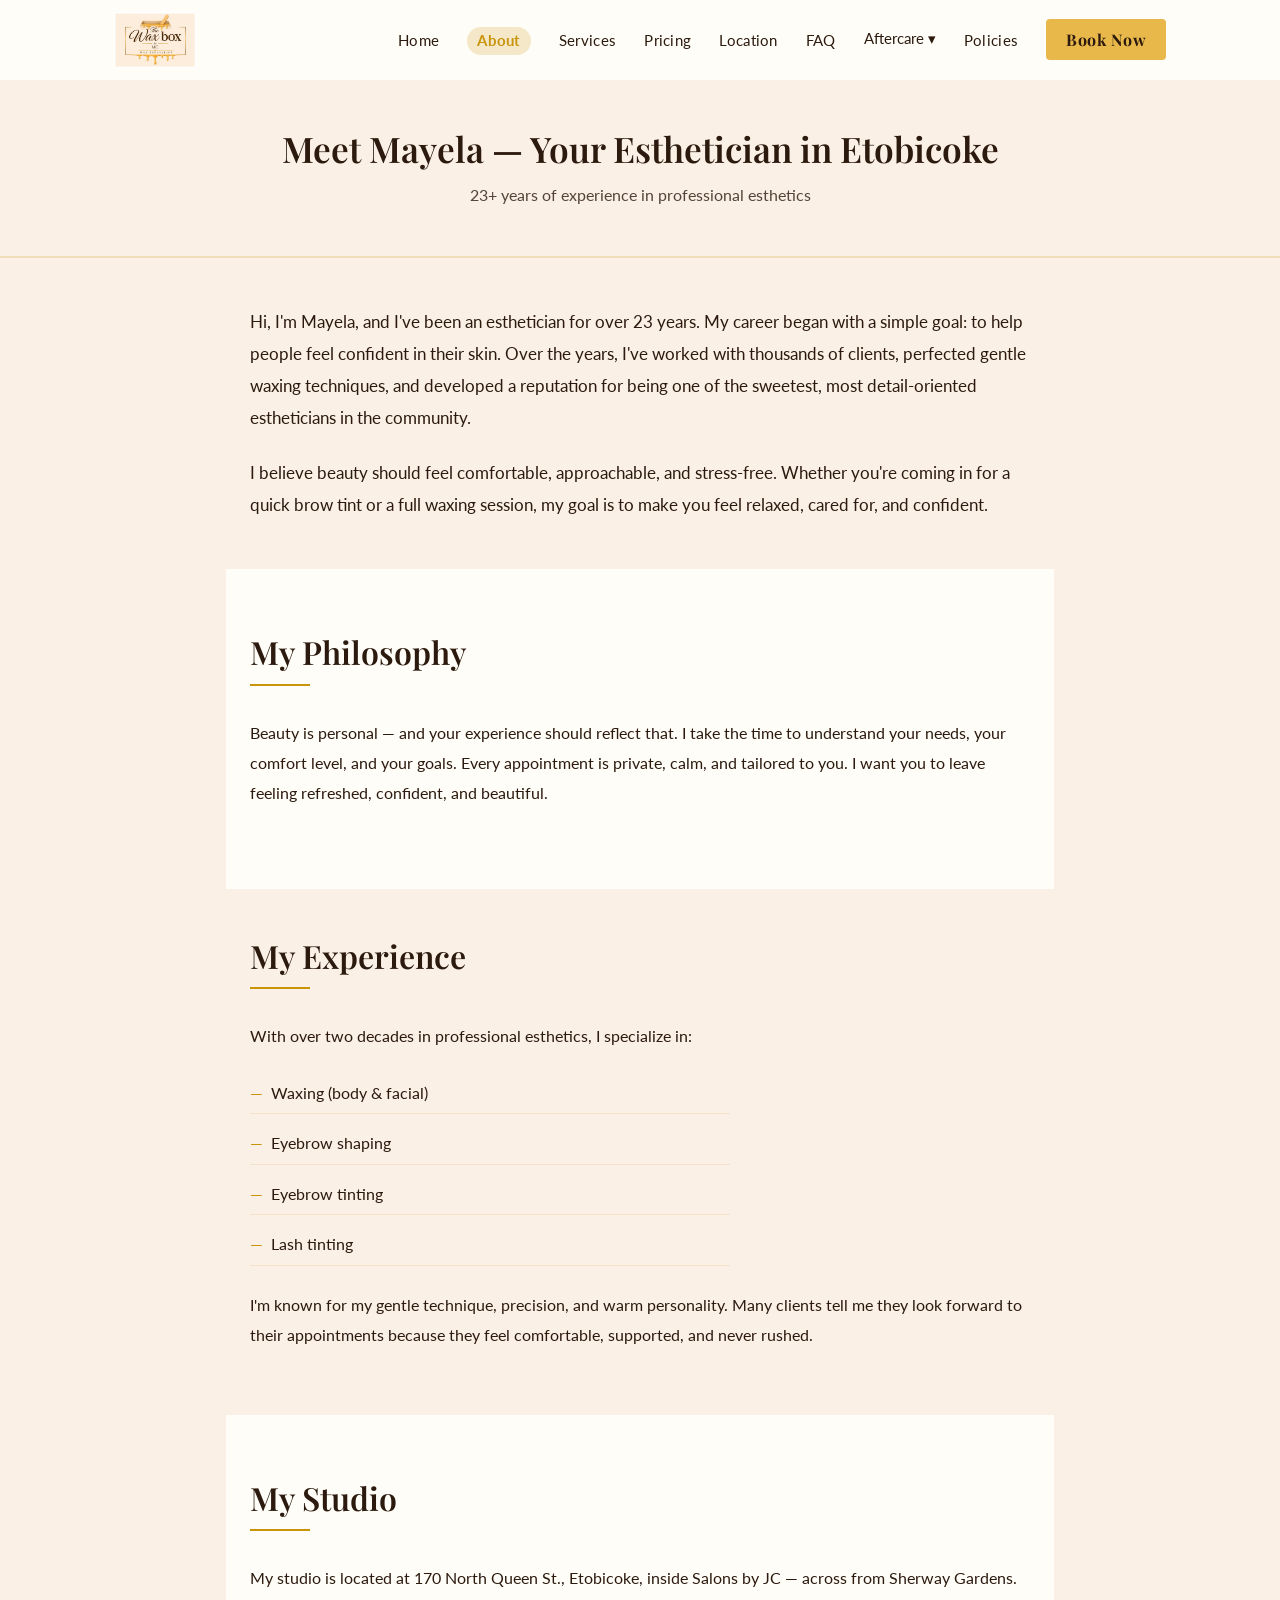
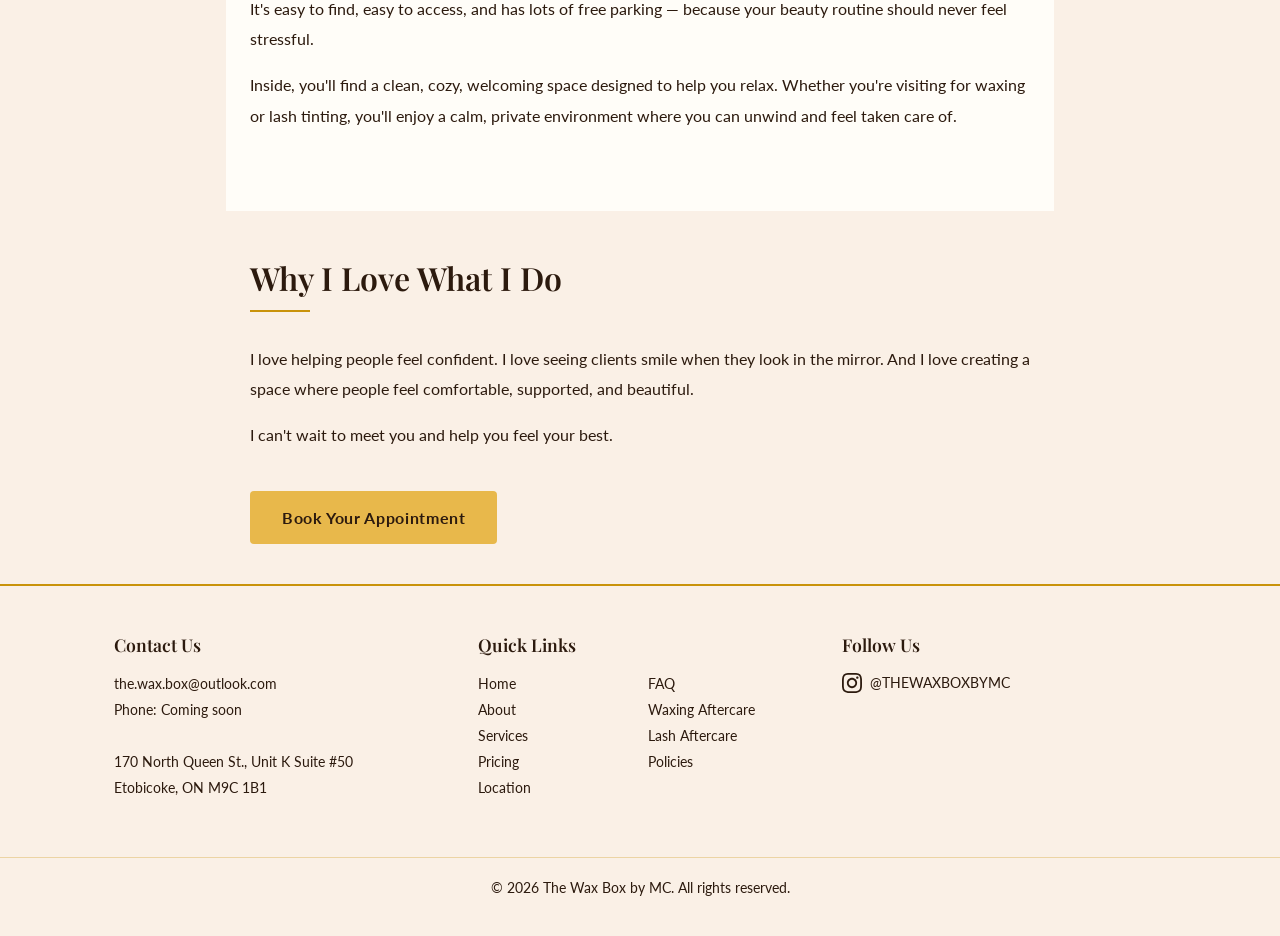
==== about.html @ 38488dd9 "Add favicon, OG tags, and clean up gitignore" ====
<!doctype html>
<html lang="en">
  <head>
    <meta charset="UTF-8" />
    <meta name="viewport" content="width=device-width, initial-scale=1.0" />
    <title>Meet Mayela | The Wax Box by MC — Etobicoke Esthetician</title>
    <meta
      name="description"
      content="Meet Mayela, your trusted esthetician with 23+ years of experience in Etobicoke. Expert waxing, brow shaping, and lash tinting at 170 North Queen St."
    />
    <link rel="preconnect" href="https://fonts.googleapis.com" />
    <link rel="preconnect" href="https://fonts.gstatic.com" crossorigin />
    <link
      href="https://fonts.googleapis.com/css2?family=Great+Vibes&family=Lato:wght@300;400;700&family=Playfair+Display:ital,wght@0,400;0,600;0,700;1,400&display=swap"
      rel="stylesheet"
    />
    <link rel="stylesheet" href="css/base.css" />
    <link rel="stylesheet" href="css/layout.css" />
    <link rel="stylesheet" href="css/components.css" />
      <meta property="og:type" content="website">
    <meta property="og:url" content="https://vinnyab28.github.io/waxbox/about.html">
    <meta property="og:title" content="Meet Mayela | The Wax Box by MC Etobicoke">
    <meta property="og:description" content="23+ years of esthetics experience. Meet Mayela, your trusted wax specialist at 170 North Queen St., Etobicoke.">
    <meta property="og:image" content="https://vinnyab28.github.io/waxbox/images/og-image.jpg">
    <meta property="og:image:width" content="1200">
    <meta property="og:image:height" content="630">
    <meta name="twitter:card" content="summary_large_image">
    <meta name="twitter:title" content="Meet Mayela | The Wax Box by MC Etobicoke">
    <meta name="twitter:description" content="23+ years of esthetics experience. Meet Mayela, your trusted wax specialist at 170 North Queen St., Etobicoke.">
    <meta name="twitter:image" content="https://vinnyab28.github.io/waxbox/images/og-image.jpg">
</head>
  <body>
    <div id="nav-placeholder"></div>

    <main>
      <section class="page-hero">
        <h1>Meet Mayela — Your Esthetician in Etobicoke</h1>
        <p>23+ years of experience in professional esthetics</p>
      </section>

      <section class="page-wrapper">
        <p
          style="
            font-family: var(--font-body);
            font-size: 1.05rem;
            line-height: 1.9;
            color: var(--chocolate);
            max-width: 780px;
            margin: 0 auto;
          "
        >
          Hi, I'm Mayela, and I've been an esthetician for over 23 years. My
          career began with a simple goal: to help people feel confident in
          their skin. Over the years, I've worked with thousands of clients,
          perfected gentle waxing techniques, and developed a reputation for
          being one of the sweetest, most detail-oriented estheticians in the
          community.
        </p>
        <p
          style="
            font-family: var(--font-body);
            font-size: 1.05rem;
            line-height: 1.9;
            color: var(--chocolate);
            max-width: 780px;
            margin: 24px auto 0;
          "
        >
          I believe beauty should feel comfortable, approachable, and
          stress-free. Whether you're coming in for a quick brow tint or a full
          waxing session, my goal is to make you feel relaxed, cared for, and
          confident.
        </p>
      </section>

      <section
        class="page-wrapper"
        style="background: var(--warm-white); padding: 64px 24px"
      >
        <div style="max-width: 780px; margin: 0 auto">
          <h2 class="section-title" style="text-align: left">My Philosophy</h2>
          <span class="gold-divider" style="margin-left: 0"></span>
          <p
            style="
              font-family: var(--font-body);
              font-size: 1rem;
              line-height: 1.9;
              color: var(--chocolate);
            "
          >
            Beauty is personal — and your experience should reflect that. I take
            the time to understand your needs, your comfort level, and your
            goals. Every appointment is private, calm, and tailored to you. I
            want you to leave feeling refreshed, confident, and beautiful.
          </p>
        </div>
      </section>

      <section class="page-wrapper">
        <div style="max-width: 780px; margin: 0 auto">
          <h2 class="section-title" style="text-align: left">My Experience</h2>
          <span class="gold-divider" style="margin-left: 0"></span>
          <p
            style="
              font-family: var(--font-body);
              font-size: 1rem;
              line-height: 1.9;
              color: var(--chocolate);
              margin-bottom: 20px;
            "
          >
            With over two decades in professional esthetics, I specialize in:
          </p>
          <ul
            class="service-list"
            style="grid-template-columns: 1fr; max-width: 480px"
          >
            <li>Waxing (body &amp; facial)</li>
            <li>Eyebrow shaping</li>
            <li>Eyebrow tinting</li>
            <li>Lash tinting</li>
          </ul>
          <p
            style="
              font-family: var(--font-body);
              font-size: 1rem;
              line-height: 1.9;
              color: var(--chocolate);
              margin-top: 24px;
            "
          >
            I'm known for my gentle technique, precision, and warm personality.
            Many clients tell me they look forward to their appointments because
            they feel comfortable, supported, and never rushed.
          </p>
        </div>
      </section>

      <section
        class="page-wrapper"
        style="background: var(--warm-white); padding: 64px 24px"
      >
        <div style="max-width: 780px; margin: 0 auto">
          <h2 class="section-title" style="text-align: left">My Studio</h2>
          <span class="gold-divider" style="margin-left: 0"></span>
          <p
            style="
              font-family: var(--font-body);
              font-size: 1rem;
              line-height: 1.9;
              color: var(--chocolate);
            "
          >
            My studio is located at 170 North Queen St., Etobicoke, inside
            Salons by JC — across from Sherway Gardens. It's easy to find, easy
            to access, and has lots of free parking — because your beauty
            routine should never feel stressful.
          </p>
          <p
            style="
              font-family: var(--font-body);
              font-size: 1rem;
              line-height: 1.9;
              color: var(--chocolate);
              margin-top: 16px;
            "
          >
            Inside, you'll find a clean, cozy, welcoming space designed to help
            you relax. Whether you're visiting for waxing or lash tinting,
            you'll enjoy a calm, private environment where you can unwind and
            feel taken care of.
          </p>
        </div>
      </section>

      <section class="page-wrapper">
        <div style="max-width: 780px; margin: 0 auto">
          <h2 class="section-title" style="text-align: left">
            Why I Love What I Do
          </h2>
          <span class="gold-divider" style="margin-left: 0"></span>
          <p
            style="
              font-family: var(--font-body);
              font-size: 1rem;
              line-height: 1.9;
              color: var(--chocolate);
            "
          >
            I love helping people feel confident. I love seeing clients smile
            when they look in the mirror. And I love creating a space where
            people feel comfortable, supported, and beautiful.
          </p>
          <p
            style="
              font-family: var(--font-body);
              font-size: 1rem;
              line-height: 1.9;
              color: var(--chocolate);
              margin-top: 16px;
            "
          >
            I can't wait to meet you and help you feel your best.
          </p>
          <div style="margin: 40px 0">
            <a
              href="https://www.fresha.com/book-now/the-wax-room-ndhjrqek/all-offer?share=true&pId=2995913"
              class="btn-primary"
              target="_blank"
              rel="noopener noreferrer"
              >Book Your Appointment</a
            >
          </div>
        </div>
      </section>
    </main>

    <div id="footer-placeholder"></div>

    <script src="js/components.js"></script>
    <script src="js/main.js"></script>
  </body>
</html>
---- css/base.css ----
/* ============================================
   The Wax Box by MC — Base Styles
   Reset, CSS Custom Properties, Typography
   ============================================ */

/* ---- CSS Reset ---- */
*, *::before, *::after {
    box-sizing: border-box;
}

* {
    margin: 0;
    padding: 0;
}

html {
    -webkit-font-smoothing: antialiased;
    -moz-osx-font-smoothing: grayscale;
}

body {
    line-height: 1.6;
}

img, picture, video, canvas, svg {
    display: block;
    max-width: 100%;
    height: auto;
}

input, button, textarea, select {
    font: inherit;
}

p, h1, h2, h3, h4, h5, h6 {
    overflow-wrap: break-word;
}

/* ---- CSS Custom Properties (Design Tokens) ---- */
:root {
    /* Color Palette */
    --cream: #FAF0E6;
    --gold: #C9930A;
    --gold-light: #E8B84B;
    --chocolate: #2C1A0E;
    --rose-blush: #F2C4C4;
    --warm-white: #FFFDF8;

    /* Transparent Color Variants */
    --gold-10: rgba(201, 147, 10, 0.1);
    --gold-15: rgba(201, 147, 10, 0.15);
    --gold-20: rgba(201, 147, 10, 0.2);
    --gold-25: rgba(201, 147, 10, 0.25);
    --gold-30: rgba(201, 147, 10, 0.3);
    --chocolate-10: rgba(44, 26, 14, 0.1);
    --black-10: rgba(0, 0, 0, 0.1);

    --chocolate-12: rgba(44, 26, 14, 0.12);
    
    /* Typography */
    --font-display: 'Playfair Display', serif;
    --font-script: 'Great Vibes', cursive;
    --font-body: 'Lato', sans-serif;
    
    /* Layout */
    --max-width: 1100px;
    --nav-height: 80px;
}

/* ---- Base Typography ---- */
html {
    font-size: 16px;
}

body {
    font-family: var(--font-body);
    color: var(--chocolate);
    background-color: var(--cream);
    line-height: 1.6;
}

h1, h2, h3 {
    font-family: var(--font-display);
    font-weight: 600;
    line-height: 1.2;
    margin-bottom: 1rem;
}

h1 {
    font-size: 2.5rem;
}

h2 {
    font-size: 2rem;
}

h3 {
    font-size: 1.5rem;
}

p {
    margin-bottom: 1rem;
}

/* ---- Links ---- */
a {
    color: var(--chocolate);
    text-decoration: none;
    transition: color 0.3s ease;
}

a:hover {
    color: var(--gold);
}

/* ---- Images ---- */
img {
    max-width: 100%;
    height: auto;
}

/* ---- Focus Styles (Keyboard Navigation) ---- */
a:focus,
button:focus,
input:focus,
textarea:focus,
select:focus {
    outline: 2px solid var(--gold);
    outline-offset: 2px;
}

a:focus:not(:focus-visible) {
    outline: none;
}

a:focus-visible,
button:focus-visible {
    outline: 2px solid var(--gold);
    outline-offset: 2px;
}
---- css/layout.css ----
/* ============================================
   The Wax Box by MC — Layout Styles
   Navigation, Footer, Page Structure
   ============================================ */

/* ---- Body Spacing for Fixed Nav ---- */
body {
    padding-top: var(--nav-height);
}

/* ---- Navigation ---- */
nav {
    position: fixed;
    top: 0;
    left: 0;
    right: 0;
    width: 100%;
    height: var(--nav-height);
    background: var(--warm-white);
    z-index: 1000;
    transition: box-shadow 0.3s ease;
}

nav.scrolled {
    box-shadow: 0 2px 8px var(--chocolate-12);
}

.nav-container {
    max-width: var(--max-width);
    margin: 0 auto;
    height: 100%;
    display: flex;
    flex-direction: row;
    justify-content: space-between;
    align-items: center;
    padding: 0 24px;
}

.logo {
    height: 56px;
    object-fit: contain;
}

.nav-links {
    display: flex;
    flex-direction: row;
    list-style: none;
    gap: 28px;
    align-items: center;
}

.nav-links a {
    text-decoration: none;
    color: var(--chocolate);
    font-family: var(--font-body);
    font-size: 0.95rem;
    font-weight: 400;
    letter-spacing: 0.02em;
    padding-bottom: 2px;
    border-bottom: 2px solid transparent;
    transition: border-color 0.2s ease;
}

.nav-links a:hover {
    border-bottom-color: var(--gold);
    color: var(--gold);
}

.nav-links a.active {
    border-bottom-color: transparent;
    background: var(--gold-20);
    color: var(--gold);
    font-weight: 700;
    padding: 4px 10px;
    border-radius: 20px;
}

.nav-links .btn-book-now {
    background: var(--gold-light);
    color: var(--chocolate);
    padding: 10px 20px;
    border-bottom: none;
    border-radius: 4px;
    font-family: var(--font-display);
    font-weight: 700;
    font-size: 1rem;
    letter-spacing: 0.03em;
    line-height: 1;
    text-decoration: none;
    transition: background 0.2s ease;
}

.nav-links .btn-book-now:hover {
    background: var(--gold);
    color: var(--chocolate);
    border-bottom-color: transparent;
}

/* ---- Dropdown (Aftercare) ---- */
.dropdown {
    position: relative;
}

.dropdown-toggle {
    background: none;
    border: none;
    outline: none;
    cursor: pointer;
    font-family: var(--font-body);
    font-size: 0.95rem;
    color: var(--chocolate);
    display: flex;
    align-items: center;
    gap: 4px;
    padding-bottom: 2px;
    border-bottom: 2px solid transparent;
    transition: color 0.2s ease, border-color 0.2s ease;
}

.dropdown-toggle:hover {
    border-bottom-color: var(--gold);
    color: var(--gold);
}

.dropdown-toggle:focus-visible {
    outline: 2px solid var(--gold);
    outline-offset: 2px;
}

.dropdown-menu {
    position: absolute;
    top: 100%;
    left: 0;
    background: var(--warm-white);
    box-shadow: 0 4px 12px var(--chocolate-10);
    border-radius: 4px;
    min-width: 180px;
    list-style: none;
    padding: 8px 0;
    display: none;
    z-index: 100;
}

.dropdown-menu li a {
    display: block;
    padding: 10px 16px;
    color: var(--chocolate);
    text-decoration: none;
    font-size: 0.9rem;
    border-bottom: none !important;
}

.dropdown-menu li a:hover {
    background: var(--cream);
}

@media (min-width: 768px) {
    .dropdown:hover .dropdown-menu {
        display: block;
    }
}

.dropdown-open .dropdown-menu {
    display: block;
}

/* ---- Hamburger (Mobile) ---- */
.hamburger {
    display: none;
    flex-direction: column;
    gap: 5px;
    background: none;
    border: none;
    cursor: pointer;
    padding: 4px;
}

.hamburger span {
    display: block;
    width: 24px;
    height: 2px;
    background: var(--chocolate);
    transition: all 0.3s ease;
}

@media (max-width: 767px) {
    .hamburger {
        display: flex;
    }

    .nav-links {
        display: none;
        flex-direction: column;
        position: absolute;
        top: var(--nav-height);
        left: 0;
        right: 0;
        background: var(--warm-white);
        padding: 16px 24px;
        gap: 16px;
        box-shadow: 0 4px 12px var(--chocolate-10);
    }

    .nav-open .nav-links {
        display: flex;
    }

    .nav-links a {
        padding: 8px 0;
    }
}

/* ---- Footer ---- */
.site-footer {
    background: var(--cream);
    border-top: 2px solid var(--gold);
    padding: 48px 0 0;
}

.footer-container {
    max-width: var(--max-width);
    margin: 0 auto;
    padding: 0 24px;
    display: grid;
    grid-template-columns: repeat(3, 1fr);
    gap: 40px;
}

.footer-col h3 {
    font-family: var(--font-display);
    font-size: 1.1rem;
    color: var(--chocolate);
    margin-bottom: 16px;
}

.footer-col p,
.footer-col ul {
    font-size: 0.9rem;
    color: var(--chocolate);
    line-height: 1.8;
}

.footer-col ul {
    list-style: none;
    padding: 0;
}

.footer-col a {
    color: var(--chocolate);
    text-decoration: none;
}

.footer-col a:hover {
    color: var(--gold);
}


.footer-links-grid {
    display: grid;
    grid-template-columns: 1fr 1fr;
    gap: 0 16px;
}

.footer-links-grid ul {
    list-style: none;
    padding: 0;
}

.footer-instagram-link {
    display: inline-flex;
    align-items: center;
    gap: 8px;
    color: var(--chocolate);
    text-decoration: none;
    font-size: 0.9rem;
    transition: color 0.2s ease;
}

.footer-instagram-link:hover {
    color: var(--gold);
}

.footer-bottom {
    text-align: center;
    padding: 20px 24px;
    margin-top: 40px;
    border-top: 1px solid var(--gold-30);
    font-size: 0.85rem;
    color: var(--chocolate);
}

@media (max-width: 767px) {
    .footer-container {
        grid-template-columns: 1fr;
        gap: 32px;
    }
}

/* ---- Main Layout ---- */
main {
    display: flex;
    flex-direction: column;
    gap: 48px;
}


/* ---- Page Wrapper ---- */
.page-wrapper {
    max-width: var(--max-width);
    margin: 0 auto;
    padding: 0 24px;
}

section {
    padding: 64px 0;
}

.section-title {
    font-family: var(--font-display);
    font-size: 2rem;
    color: var(--chocolate);
    margin-bottom: 8px;
    text-align: center;
}

.section-subtitle {
    font-family: var(--font-body);
    font-size: 1rem;
    color: var(--chocolate);
    opacity: 0.7;
    text-align: center;
    margin-bottom: 40px;
}

.gold-divider {
    display: block;
    width: 60px;
    height: 2px;
    background: var(--gold);
    margin: 12px auto 32px;
}
---- css/components.css ----
/* ============================================
   The Wax Box by MC — Component Styles
   Buttons, Cards, Hero, CTAs, Forms
   ============================================ */

/* ---- Buttons ---- */
.btn-primary {
    display: inline-block;
    background: var(--gold-light);
    color: var(--chocolate);
    padding: 14px 32px;
    border-radius: 4px;
    font-family: var(--font-body);
    font-weight: 700;
    font-size: 1rem;
    text-decoration: none;
    border: none;
    cursor: pointer;
    transition: background 0.2s ease;
    letter-spacing: 0.04em;
}

.btn-primary:hover {
    background: var(--gold);
    color: var(--chocolate);
}

.btn-secondary {
    display: inline-block;
    background: var(--warm-white);
    border: 2px solid var(--gold);
    color: var(--chocolate);
    padding: 14px 32px;
    border-radius: 4px;
    font-family: var(--font-body);
    font-weight: 700;
    font-size: 1rem;
    text-decoration: none;
    cursor: pointer;
    transition: background 0.2s ease;
    letter-spacing: 0.04em;
}

.btn-secondary:hover {
    background: var(--cream);
}

/* ---- Hero Section ---- */
.hero {
    padding: 0 24px;
    text-align: center;
    background: var(--cream);
    display: flex;
    flex-direction: column;
    align-items: center;
    gap: 24px;
}

.hero-logo {
    max-width: 320px;
    margin-bottom: 8px;
}

.hero-tagline {
    font-family: var(--font-script);
    font-size: 2.2rem;
    color: var(--gold);
    margin-bottom: 8px;
}

.hero-heading {
    font-family: var(--font-display);
    font-size: 2.5rem;
    color: var(--chocolate);
    font-weight: 700;
    line-height: 1.2;
    max-width: 700px;
}

.hero-body {
    font-family: var(--font-body);
    font-size: 1.05rem;
    color: var(--chocolate);
    line-height: 1.8;
    max-width: 640px;
}

.hero-list {
    list-style: none;
    padding: 0;
    text-align: left;
    display: inline-block;
}

.hero-list li {
    padding: 6px 0;
    padding-left: 24px;
    position: relative;
}

.hero-list li::before {
    content: '♥';
    color: var(--gold);
    position: absolute;
    left: 0;
}

/* ---- Service Cards ---- */
.cards-grid {
    display: grid;
    grid-template-columns: repeat(3, 1fr);
    gap: 24px;
}

@media (max-width: 767px) {
    .cards-grid {
        grid-template-columns: 1fr;
    }
}

.card {
    background: var(--warm-white);
    border-radius: 8px;
    padding: 32px 24px;
    text-align: center;
    border: 1px solid var(--gold-20);
    transition: box-shadow 0.2s ease;
}

.card:hover {
    box-shadow: 0 4px 16px var(--chocolate-10);
}

.card-title {
    font-family: var(--font-display);
    font-size: 1.3rem;
    color: var(--chocolate);
    margin-bottom: 12px;
}

.card-body {
    font-family: var(--font-body);
    font-size: 0.95rem;
    color: var(--chocolate);
    line-height: 1.7;
    opacity: 0.85;
}

/* ---- CTA Banner ---- */
.cta-banner {
    background: var(--gold-light);
    padding: 56px 24px;
    text-align: center;
}

.cta-banner .btn-primary {
    background: var(--chocolate);
    color: var(--warm-white);
}

.cta-banner .btn-primary:hover {
    background: #1a0e07;
    color: var(--warm-white);
}

.cta-banner h2 {
    font-family: var(--font-display);
    font-size: 2rem;
    color: var(--chocolate);
    margin-bottom: 16px;
}

.cta-banner p {
    font-family: var(--font-body);
    color: var(--chocolate);
    margin-bottom: 24px;
    opacity: 0.85;
}

/* ---- Why Choose Us / Feature List ---- */
.features-grid {
    display: grid;
    grid-template-columns: repeat(2, 1fr);
    gap: 32px;
}

@media (max-width: 767px) {
    .features-grid {
        grid-template-columns: 1fr;
    }
}

.feature-item h3 {
    font-family: var(--font-display);
    font-size: 1.1rem;
    color: var(--chocolate);
    margin-bottom: 8px;
}

.feature-item p {
    font-family: var(--font-body);
    font-size: 0.95rem;
    line-height: 1.7;
    color: var(--chocolate);
    opacity: 0.85;
}

/* ---- Services List (Services Page) ---- */
.service-category {
    margin-bottom: 48px;
}

.service-category h2 {
    font-family: var(--font-display);
    font-size: 1.6rem;
    color: var(--chocolate);
    border-bottom: 2px solid var(--gold-light);
    padding-bottom: 8px;
    margin-bottom: 20px;
}

.service-list {
    list-style: none;
    padding: 0;
    display: grid;
    grid-template-columns: repeat(2, 1fr);
    gap: 8px 24px;
}

@media (max-width: 767px) {
    .service-list {
        grid-template-columns: 1fr;
    }
}

.service-list li {
    font-family: var(--font-body);
    font-size: 1rem;
    color: var(--chocolate);
    padding: 8px 0;
    border-bottom: 1px solid var(--gold-15);
    display: flex;
    align-items: center;
    gap: 8px;
}

.service-list li::before {
    content: '—';
    color: var(--gold);
}

/* ---- FAQ Accordion ---- */
.faq-list {
    max-width: 780px;
    margin: 0 auto;
}

.faq-item {
    border-bottom: 1px solid var(--gold-25);
    overflow: hidden;
}

.faq-question {
    width: 100%;
    background: none;
    border: none;
    text-align: left;
    padding: 20px 0;
    font-family: var(--font-display);
    font-size: 1.05rem;
    font-weight: 700;
    color: var(--chocolate);
    cursor: pointer;
    display: flex;
    justify-content: space-between;
    align-items: center;
    gap: 16px;
    outline: none;
}

.faq-icon {
    font-size: 1.4rem;
    color: var(--gold);
    transition: transform 0.3s ease;
    flex-shrink: 0;
}

.faq-item.open .faq-icon {
    transform: rotate(45deg);
}

.faq-answer {
    max-height: 0;
    overflow: hidden;
    transition: max-height 0.35s ease;
}

.faq-answer p {
    padding: 0 0 20px;
    margin-bottom: 0;
    font-family: var(--font-body);
    font-size: 0.95rem;
    line-height: 1.8;
    color: var(--chocolate);
    opacity: 0.85;
}

/* ---- Policy Section (Policies Page) ---- */
.policy-section {
    max-width: 780px;
    margin: 0 auto;
}

.policy-section h2 {
    font-family: var(--font-display);
    font-size: 1.5rem;
    color: var(--chocolate);
    margin-bottom: 20px;
    display: flex;
    align-items: center;
    gap: 12px;
    border-bottom: 2px solid var(--gold-light);
    padding-bottom: 12px;
}

.policy-icon {
    color: var(--gold);
    font-weight: 700;
}

.policy-section ul {
    list-style: none;
    padding: 0;
}

.policy-section li {
    font-family: var(--font-body);
    font-size: 1rem;
    line-height: 1.9;
    color: var(--chocolate);
    margin-bottom: 10px;
    padding-left: 20px;
    position: relative;
}

.policy-section li::before {
    content: '·';
    color: var(--gold);
    font-size: 1.4rem;
    position: absolute;
    left: 0;
    top: -2px;
    font-weight: 700;
}

.policy-highlight {
    color: var(--gold);
    font-weight: 700;
}

.policy-acknowledgment {
    max-width: 640px;
    margin: 0 auto;
    background: var(--rose-blush);
    background: rgba(242, 196, 196, 0.25);
    border-left: 4px solid var(--rose-blush);
    border-radius: 0 6px 6px 0;
    padding: 20px 24px;
    font-family: var(--font-body);
    font-style: italic;
    font-size: 0.95rem;
    color: var(--chocolate);
    line-height: 1.8;
    text-align: center;
}

/* ---- Aftercare Sections ---- */
.aftercare-section {
    margin-bottom: 40px;
}

.aftercare-section h2 {
    font-family: var(--font-display);
    font-size: 1.4rem;
    color: var(--chocolate);
    margin-bottom: 16px;
    padding-bottom: 8px;
    border-bottom: 2px solid var(--gold-light);
}

.aftercare-section h3 {
    font-family: var(--font-display);
    font-size: 1.1rem;
    color: var(--chocolate);
    margin-bottom: 8px;
    margin-top: 20px;
}

.aftercare-section ul,
.aftercare-section ol {
    padding-left: 20px;
}

.aftercare-section li {
    font-family: var(--font-body);
    font-size: 0.95rem;
    line-height: 1.8;
    margin-bottom: 6px;
    color: var(--chocolate);
}

.aftercare-note {
    background: var(--warm-white);
    border-left: 4px solid var(--gold-light);
    padding: 16px 20px;
    border-radius: 0 4px 4px 0;
    margin-top: 16px;
    font-style: italic;
    font-family: var(--font-body);
    color: var(--chocolate);
    opacity: 0.9;
}

/* ---- Location Page ---- */
.location-grid {
    display: grid;
    grid-template-columns: 1fr 1fr;
    gap: 40px;
    align-items: start;
}

@media (max-width: 767px) {
    .location-grid {
        grid-template-columns: 1fr;
    }
}

.map-embed {
    width: 100%;
    height: 400px;
    border-radius: 8px;
    border: none;
    box-shadow: 0 4px 12px var(--chocolate-10);
}

.location-address {
    font-family: var(--font-body);
    font-size: 1.05rem;
    line-height: 1.8;
    color: var(--chocolate);
}

.landmark-list {
    list-style: none;
    padding: 0;
}

.landmark-list li {
    padding: 6px 0;
    font-family: var(--font-body);
    font-size: 0.95rem;
}

.landmark-list li::before {
    content: '📍';
    margin-right: 8px;
}

/* ---- Pricing Placeholder ---- */
.pricing-placeholder {
    text-align: center;
    padding: 80px 24px;
    background: var(--warm-white);
    border-radius: 8px;
    max-width: 600px;
    margin: 40px auto;
}

.pricing-placeholder h2 {
    font-family: var(--font-display);
    font-size: 2rem;
    color: var(--chocolate);
    margin-bottom: 16px;
}

.pricing-placeholder p {
    font-family: var(--font-body);
    font-size: 1rem;
    color: var(--chocolate);
    margin-bottom: 24px;
    opacity: 0.8;
}

/* ---- Page Hero (Non-Home Pages) ---- */
.page-hero {
    background: var(--cream);
    padding: 48px 24px;
    text-align: center;
    border-bottom: 2px solid var(--gold-20);
}

.page-hero h1 {
    font-family: var(--font-display);
    font-size: 2.2rem;
    color: var(--chocolate);
    margin-bottom: 12px;
}

.page-hero p {
    font-family: var(--font-body);
    font-size: 1rem;
    color: var(--chocolate);
    opacity: 0.8;
    max-width: 600px;
    margin: 0 auto;
}

/* ---- Communities List (Location Page) ---- */
.communities-grid {
    display: grid;
    grid-template-columns: repeat(3, 1fr);
    gap: 8px;
}

@media (max-width: 767px) {
    .communities-grid {
        grid-template-columns: repeat(2, 1fr);
    }
}

.communities-grid span {
    font-family: var(--font-body);
    font-size: 0.9rem;
    color: var(--chocolate);
    padding: 6px 12px;
    background: var(--warm-white);
    border-radius: 4px;
    border: 1px solid var(--gold-20);
    text-align: center;
}

/* ---- Utility Classes ---- */
.text-gold {
    color: var(--gold);
}

.text-bold {
    font-weight: 700;
}

.link-gold {
    color: var(--gold);
    font-weight: 700;
}

.mt-8 {
    margin-top: 8px;
}

.mt-16 {
    margin-top: 16px;
}

.mt-24 {
    margin-top: 24px;
}

.mt-32 {
    margin-top: 32px;
}

.mt-40 {
    margin-top: 40px;
}

.mb-20 {
    margin-bottom: 20px;
}

.ml-0 {
    margin-left: 0;
}

.text-left {
    text-align: left;
}

.text-center {
    text-align: center;
}

.max-width-780 {
    max-width: 780px;
    margin-left: auto;
    margin-right: auto;
}

.max-width-900 {
    max-width: 900px;
    margin-left: auto;
    margin-right: auto;
}

.max-width-480 {
    max-width: 480px;
}

.bg-warm-white {
    background: var(--warm-white);
}

.padding-64 {
    padding: 64px 24px;
}

.card-spacing {
    margin-top: 16px;
    display: inline-block;
}

.faq-list-style {
    padding-left: 20px;
    margin-top: 8px;
    line-height: 1.8;
}

.body-text {
    font-family: var(--font-body);
    font-size: 1.05rem;
    line-height: 1.9;
    color: var(--chocolate);
}

.body-text-normal {
    font-family: var(--font-body);
    font-size: 1rem;
    line-height: 1.9;
    color: var(--chocolate);
}

.body-text-small {
    font-family: var(--font-body);
    font-size: 0.95rem;
    line-height: 1.8;
    color: var(--chocolate);
    opacity: 0.85;
}

.italic-muted {
    font-family: var(--font-body);
    font-style: italic;
    color: var(--chocolate);
    opacity: 0.8;
}

.service-title {
    font-family: var(--font-display);
    font-size: 1.15rem;
    color: var(--chocolate);
    margin-bottom: 8px;
}

.location-heading {
    font-family: var(--font-display);
    font-size: 1.6rem;
    color: var(--chocolate);
    margin-bottom: 20px;
}

.location-subheading {
    font-family: var(--font-display);
    font-size: 1.2rem;
    color: var(--chocolate);
    margin: 32px 0 16px;
}
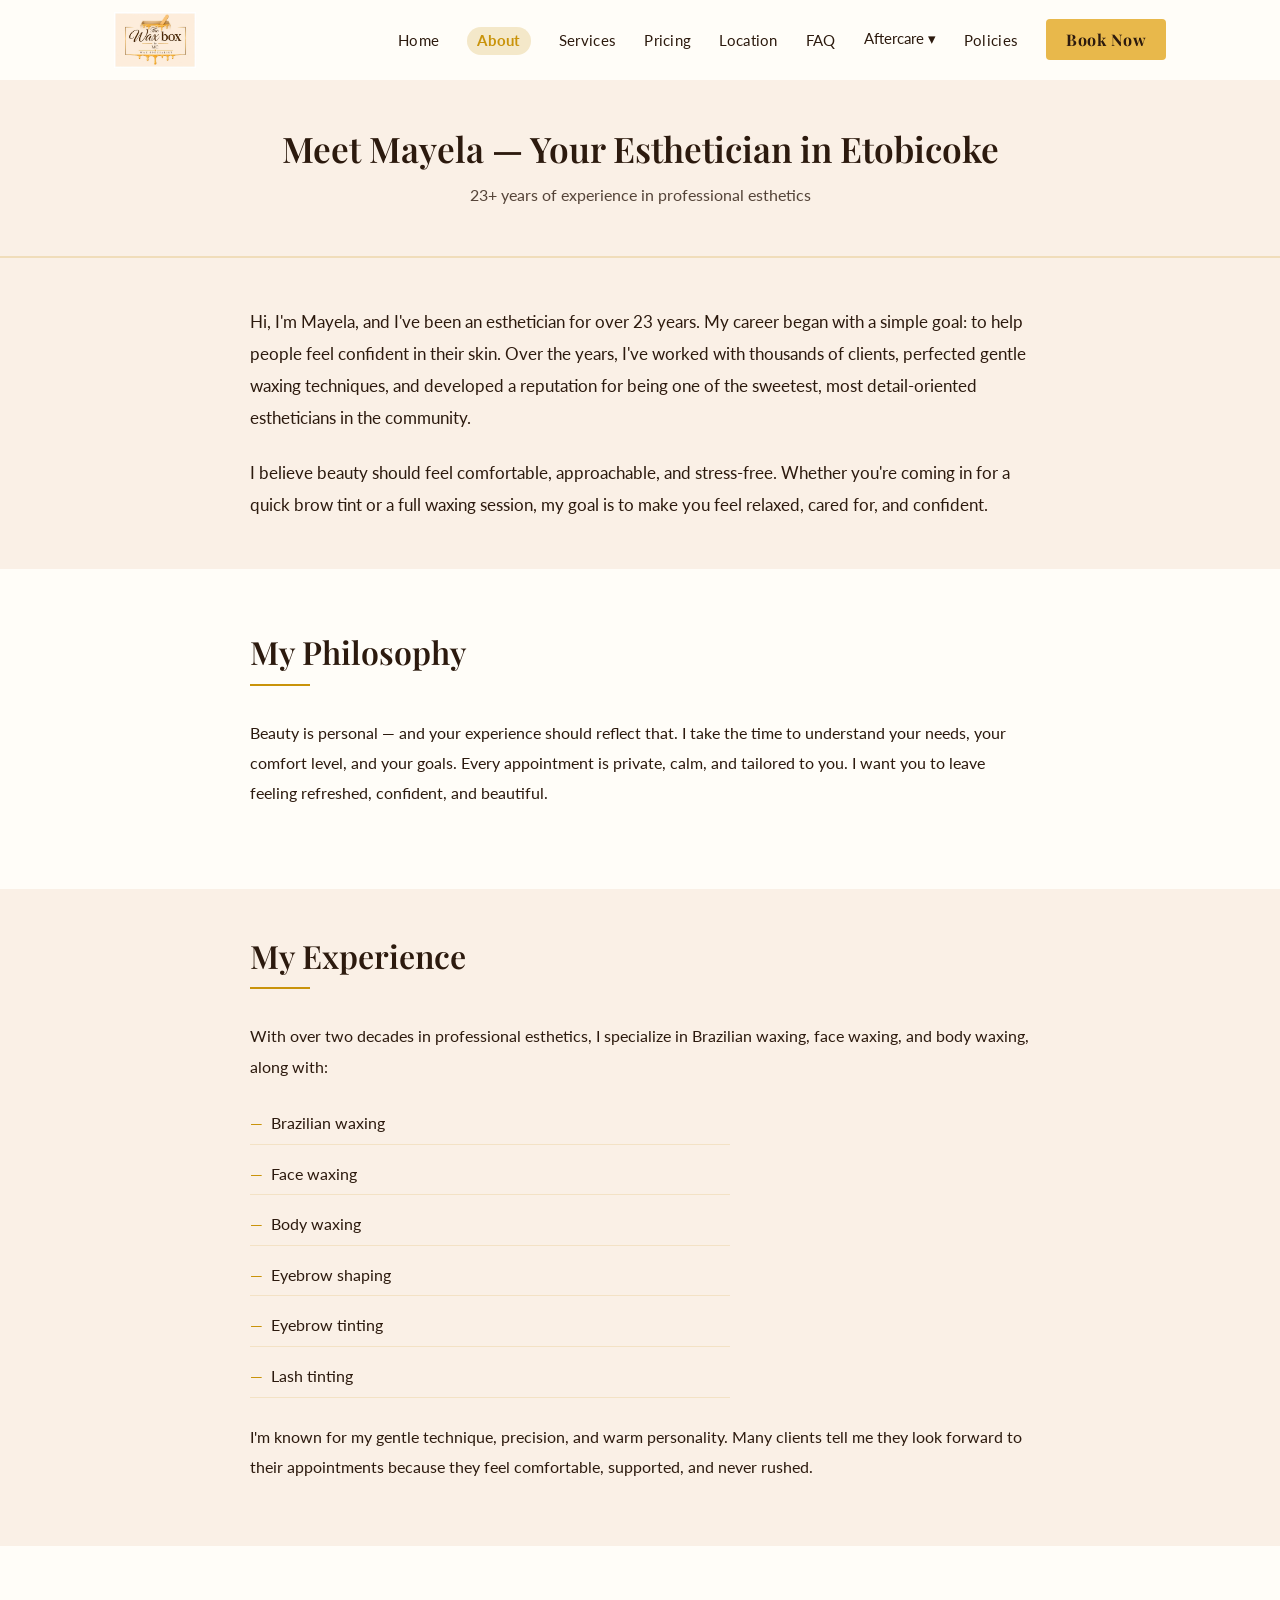
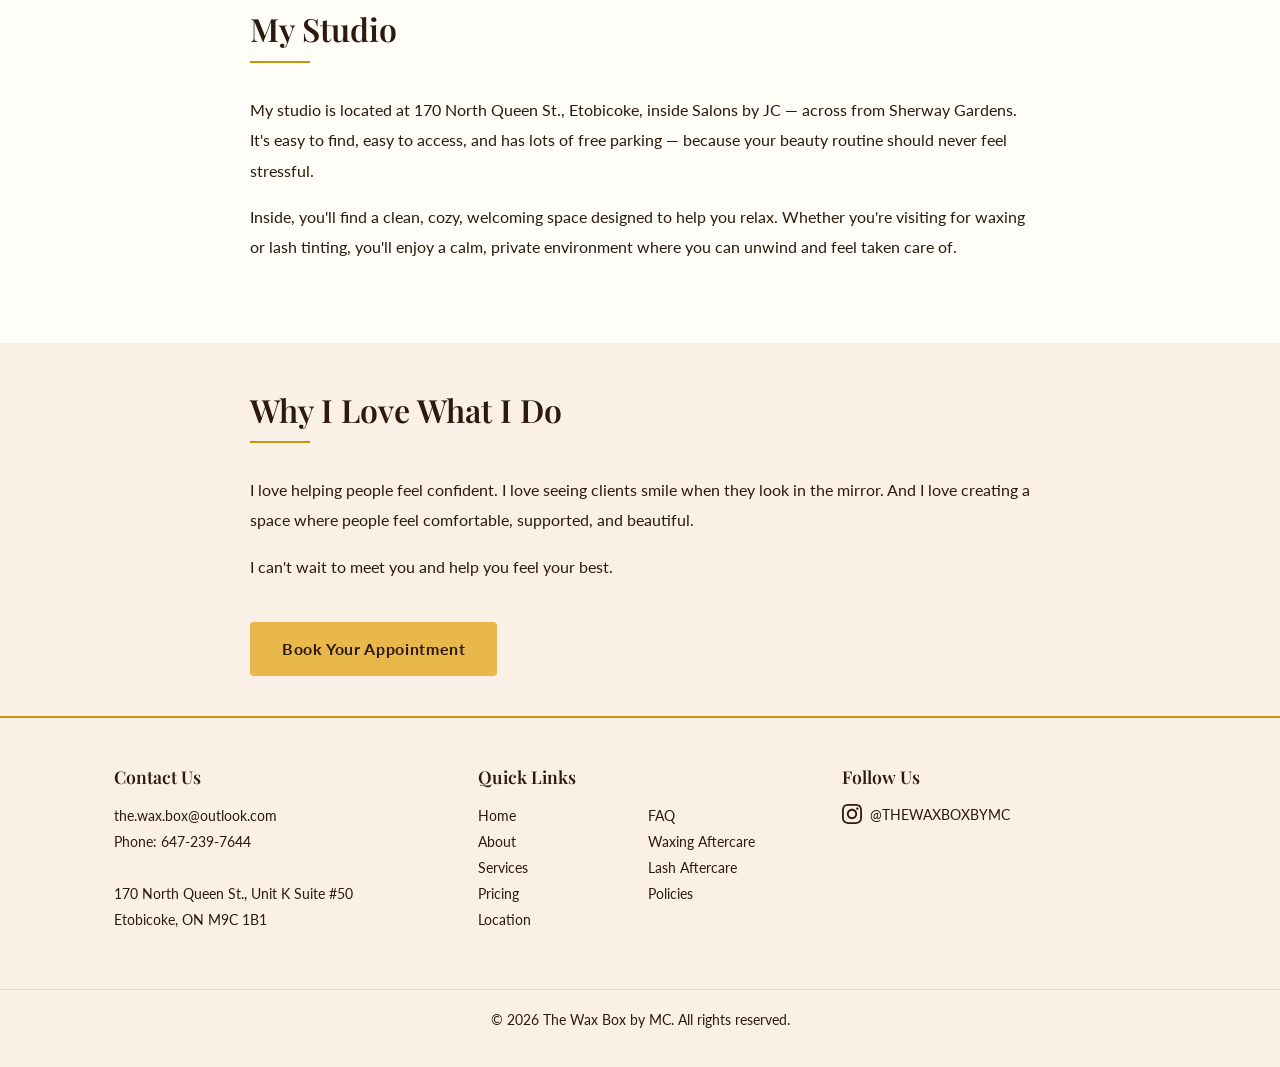
==== commit 46900dee: "Update site content and booking details Co-Authored-By: Codex <noreply@openai.com> AI-Model: codex" ====
--- a/about.html
+++ b/about.html
@@ -17,7 +17,7 @@
     <link rel="stylesheet" href="css/base.css" />
     <link rel="stylesheet" href="css/layout.css" />
     <link rel="stylesheet" href="css/components.css" />
-      <meta property="og:type" content="website">
+    <meta property="og:type" content="website">
     <meta property="og:url" content="https://vinnyab28.github.io/waxbox/about.html">
     <meta property="og:title" content="Meet Mayela | The Wax Box by MC Etobicoke">
     <meta property="og:description" content="23+ years of esthetics experience. Meet Mayela, your trusted wax specialist at 170 North Queen St., Etobicoke.">
@@ -28,7 +28,7 @@
     <meta name="twitter:title" content="Meet Mayela | The Wax Box by MC Etobicoke">
     <meta name="twitter:description" content="23+ years of esthetics experience. Meet Mayela, your trusted wax specialist at 170 North Queen St., Etobicoke.">
     <meta name="twitter:image" content="https://vinnyab28.github.io/waxbox/images/og-image.jpg">
-</head>
+  </head>
   <body>
     <div id="nav-placeholder"></div>
 
@@ -38,178 +38,108 @@
         <p>23+ years of experience in professional esthetics</p>
       </section>
 
-      <section class="page-wrapper">
-        <p
-          style="
-            font-family: var(--font-body);
-            font-size: 1.05rem;
-            line-height: 1.9;
-            color: var(--chocolate);
-            max-width: 780px;
-            margin: 0 auto;
-          "
-        >
-          Hi, I'm Mayela, and I've been an esthetician for over 23 years. My
-          career began with a simple goal: to help people feel confident in
-          their skin. Over the years, I've worked with thousands of clients,
-          perfected gentle waxing techniques, and developed a reputation for
-          being one of the sweetest, most detail-oriented estheticians in the
-          community.
-        </p>
-        <p
-          style="
-            font-family: var(--font-body);
-            font-size: 1.05rem;
-            line-height: 1.9;
-            color: var(--chocolate);
-            max-width: 780px;
-            margin: 24px auto 0;
-          "
-        >
-          I believe beauty should feel comfortable, approachable, and
-          stress-free. Whether you're coming in for a quick brow tint or a full
-          waxing session, my goal is to make you feel relaxed, cared for, and
-          confident.
-        </p>
-      </section>
-
-      <section
-        class="page-wrapper"
-        style="background: var(--warm-white); padding: 64px 24px"
-      >
-        <div style="max-width: 780px; margin: 0 auto">
-          <h2 class="section-title" style="text-align: left">My Philosophy</h2>
-          <span class="gold-divider" style="margin-left: 0"></span>
-          <p
-            style="
-              font-family: var(--font-body);
-              font-size: 1rem;
-              line-height: 1.9;
-              color: var(--chocolate);
-            "
-          >
-            Beauty is personal — and your experience should reflect that. I take
-            the time to understand your needs, your comfort level, and your
-            goals. Every appointment is private, calm, and tailored to you. I
-            want you to leave feeling refreshed, confident, and beautiful.
+      <section>
+        <div class="page-wrapper">
+          <p style="font-family: var(--font-body); font-size: 1.05rem; line-height: 1.9; color: var(--chocolate); max-width: 780px; margin: 0 auto;">
+            Hi, I'm Mayela, and I've been an esthetician for over 23 years. My
+            career began with a simple goal: to help people feel confident in
+            their skin. Over the years, I've worked with thousands of clients,
+            perfected gentle waxing techniques, and developed a reputation for
+            being one of the sweetest, most detail-oriented estheticians in the
+            community.
+          </p>
+          <p style="font-family: var(--font-body); font-size: 1.05rem; line-height: 1.9; color: var(--chocolate); max-width: 780px; margin: 24px auto 0;">
+            I believe beauty should feel comfortable, approachable, and
+            stress-free. Whether you're coming in for a quick brow tint or a full
+            waxing session, my goal is to make you feel relaxed, cared for, and
+            confident.
           </p>
         </div>
       </section>
 
-      <section class="page-wrapper">
-        <div style="max-width: 780px; margin: 0 auto">
-          <h2 class="section-title" style="text-align: left">My Experience</h2>
-          <span class="gold-divider" style="margin-left: 0"></span>
-          <p
-            style="
-              font-family: var(--font-body);
-              font-size: 1rem;
-              line-height: 1.9;
-              color: var(--chocolate);
-              margin-bottom: 20px;
-            "
-          >
-            With over two decades in professional esthetics, I specialize in:
-          </p>
-          <ul
-            class="service-list"
-            style="grid-template-columns: 1fr; max-width: 480px"
-          >
-            <li>Waxing (body &amp; facial)</li>
-            <li>Eyebrow shaping</li>
-            <li>Eyebrow tinting</li>
-            <li>Lash tinting</li>
-          </ul>
-          <p
-            style="
-              font-family: var(--font-body);
-              font-size: 1rem;
-              line-height: 1.9;
-              color: var(--chocolate);
-              margin-top: 24px;
-            "
-          >
-            I'm known for my gentle technique, precision, and warm personality.
-            Many clients tell me they look forward to their appointments because
-            they feel comfortable, supported, and never rushed.
-          </p>
+      <section class="bg-warm-white">
+        <div class="page-wrapper">
+          <div style="max-width: 780px; margin: 0 auto">
+            <!-- TODO: Add a client-approved philosophy photo here when the final image is available. -->
+            <h2 class="section-title" style="text-align: left">My Philosophy</h2>
+            <span class="gold-divider" style="margin-left: 0"></span>
+            <p style="font-family: var(--font-body); font-size: 1rem; line-height: 1.9; color: var(--chocolate);">
+              Beauty is personal — and your experience should reflect that. I take
+              the time to understand your needs, your comfort level, and your
+              goals. Every appointment is private, calm, and tailored to you. I
+              want you to leave feeling refreshed, confident, and beautiful.
+            </p>
+          </div>
         </div>
       </section>
 
-      <section
-        class="page-wrapper"
-        style="background: var(--warm-white); padding: 64px 24px"
-      >
-        <div style="max-width: 780px; margin: 0 auto">
-          <h2 class="section-title" style="text-align: left">My Studio</h2>
-          <span class="gold-divider" style="margin-left: 0"></span>
-          <p
-            style="
-              font-family: var(--font-body);
-              font-size: 1rem;
-              line-height: 1.9;
-              color: var(--chocolate);
-            "
-          >
-            My studio is located at 170 North Queen St., Etobicoke, inside
-            Salons by JC — across from Sherway Gardens. It's easy to find, easy
-            to access, and has lots of free parking — because your beauty
-            routine should never feel stressful.
-          </p>
-          <p
-            style="
-              font-family: var(--font-body);
-              font-size: 1rem;
-              line-height: 1.9;
-              color: var(--chocolate);
-              margin-top: 16px;
-            "
-          >
-            Inside, you'll find a clean, cozy, welcoming space designed to help
-            you relax. Whether you're visiting for waxing or lash tinting,
-            you'll enjoy a calm, private environment where you can unwind and
-            feel taken care of.
-          </p>
+      <section>
+        <div class="page-wrapper">
+          <div style="max-width: 780px; margin: 0 auto">
+            <h2 class="section-title" style="text-align: left">My Experience</h2>
+            <span class="gold-divider" style="margin-left: 0"></span>
+            <p style="font-family: var(--font-body); font-size: 1rem; line-height: 1.9; color: var(--chocolate); margin-bottom: 20px;">
+              With over two decades in professional esthetics, I specialize in Brazilian waxing, face waxing, and body waxing, along with:
+            </p>
+            <ul class="service-list" style="grid-template-columns: 1fr; max-width: 480px">
+              <li>Brazilian waxing</li>
+              <li>Face waxing</li>
+              <li>Body waxing</li>
+              <li>Eyebrow shaping</li>
+              <li>Eyebrow tinting</li>
+              <li>Lash tinting</li>
+            </ul>
+            <p style="font-family: var(--font-body); font-size: 1rem; line-height: 1.9; color: var(--chocolate); margin-top: 24px;">
+              I'm known for my gentle technique, precision, and warm personality.
+              Many clients tell me they look forward to their appointments because
+              they feel comfortable, supported, and never rushed.
+            </p>
+          </div>
         </div>
       </section>
 
-      <section class="page-wrapper">
-        <div style="max-width: 780px; margin: 0 auto">
-          <h2 class="section-title" style="text-align: left">
-            Why I Love What I Do
-          </h2>
-          <span class="gold-divider" style="margin-left: 0"></span>
-          <p
-            style="
-              font-family: var(--font-body);
-              font-size: 1rem;
-              line-height: 1.9;
-              color: var(--chocolate);
-            "
-          >
-            I love helping people feel confident. I love seeing clients smile
-            when they look in the mirror. And I love creating a space where
-            people feel comfortable, supported, and beautiful.
-          </p>
-          <p
-            style="
-              font-family: var(--font-body);
-              font-size: 1rem;
-              line-height: 1.9;
-              color: var(--chocolate);
-              margin-top: 16px;
-            "
-          >
-            I can't wait to meet you and help you feel your best.
-          </p>
-          <div style="margin: 40px 0">
-            <a
-              href="https://www.fresha.com/book-now/the-wax-room-ndhjrqek/all-offer?share=true&pId=2995913"
-              class="btn-primary"
-              target="_blank"
-              rel="noopener noreferrer"
-              >Book Your Appointment</a
-            >
+      <section class="bg-warm-white">
+        <div class="page-wrapper">
+          <div style="max-width: 780px; margin: 0 auto">
+            <h2 class="section-title" style="text-align: left">My Studio</h2>
+            <span class="gold-divider" style="margin-left: 0"></span>
+            <p style="font-family: var(--font-body); font-size: 1rem; line-height: 1.9; color: var(--chocolate);">
+              My studio is located at 170 North Queen St., Etobicoke, inside
+              Salons by JC — across from Sherway Gardens. It's easy to find, easy
+              to access, and has lots of free parking — because your beauty
+              routine should never feel stressful.
+            </p>
+            <p style="font-family: var(--font-body); font-size: 1rem; line-height: 1.9; color: var(--chocolate); margin-top: 16px;">
+              Inside, you'll find a clean, cozy, welcoming space designed to help
+              you relax. Whether you're visiting for waxing or lash tinting,
+              you'll enjoy a calm, private environment where you can unwind and
+              feel taken care of.
+            </p>
+          </div>
+        </div>
+      </section>
+
+      <section>
+        <div class="page-wrapper">
+          <div style="max-width: 780px; margin: 0 auto">
+            <h2 class="section-title" style="text-align: left">Why I Love What I Do</h2>
+            <span class="gold-divider" style="margin-left: 0"></span>
+            <p style="font-family: var(--font-body); font-size: 1rem; line-height: 1.9; color: var(--chocolate);">
+              I love helping people feel confident. I love seeing clients smile
+              when they look in the mirror. And I love creating a space where
+              people feel comfortable, supported, and beautiful.
+            </p>
+            <p style="font-family: var(--font-body); font-size: 1rem; line-height: 1.9; color: var(--chocolate); margin-top: 16px;">
+              I can't wait to meet you and help you feel your best.
+            </p>
+            <div style="margin: 40px 0">
+              <a
+                href="https://www.fresha.com/book-now/the-wax-box-by-mc-ud9oh5oh/all-offer?share=true&pId=2995913"
+                class="btn-primary"
+                target="_blank"
+                rel="noopener noreferrer"
+                >Book Your Appointment</a>
+            </div>
           </div>
         </div>
       </section>
--- a/css/layout.css
+++ b/css/layout.css
@@ -303,15 +303,20 @@
     gap: 48px;
 }
 
+main > * {
+    width: 100%;
+}
+
 
 /* ---- Page Wrapper ---- */
 .page-wrapper {
+    width: 100%;
     max-width: var(--max-width);
     margin: 0 auto;
     padding: 0 24px;
 }
 
-section {
+section.bg-warm-white {
     padding: 64px 0;
 }
 
--- a/css/components.css
+++ b/css/components.css
@@ -374,6 +374,24 @@
     text-align: center;
 }
 
+/* ---- Policy Aftercare Diagram ---- */
+.aftercare-diagram {
+    max-width: 760px;
+    margin: 0 auto;
+    text-align: center;
+}
+
+.aftercare-diagram img {
+    display: block;
+    width: 100%;
+    max-width: 620px;
+    height: auto;
+    margin: 0 auto;
+    border: 1px solid var(--gold-20);
+    border-radius: 8px;
+    box-shadow: 0 4px 16px var(--chocolate-10);
+}
+
 /* ---- Aftercare Sections ---- */
 .aftercare-section {
     margin-bottom: 40px;
@@ -466,6 +484,48 @@
     margin-right: 8px;
 }
 
+/* ---- Pricing Table ---- */
+.pricing-table {
+    width: 100%;
+}
+
+.pricing-row {
+    display: flex;
+    align-items: baseline;
+    gap: 12px;
+    padding: 14px 0;
+    border-bottom: 1px solid var(--gold-15);
+}
+
+.pricing-row:last-child {
+    border-bottom: none;
+}
+
+.pricing-name {
+    font-family: var(--font-body);
+    font-size: 1rem;
+    color: var(--chocolate);
+    flex: 1;
+}
+
+.pricing-duration {
+    font-family: var(--font-body);
+    font-size: 0.85rem;
+    color: var(--chocolate);
+    opacity: 0.5;
+    white-space: nowrap;
+}
+
+.pricing-price {
+    font-family: var(--font-display);
+    font-size: 1rem;
+    font-weight: 600;
+    color: var(--gold);
+    white-space: nowrap;
+    min-width: 60px;
+    text-align: right;
+}
+
 /* ---- Pricing Placeholder ---- */
 .pricing-placeholder {
     text-align: center;
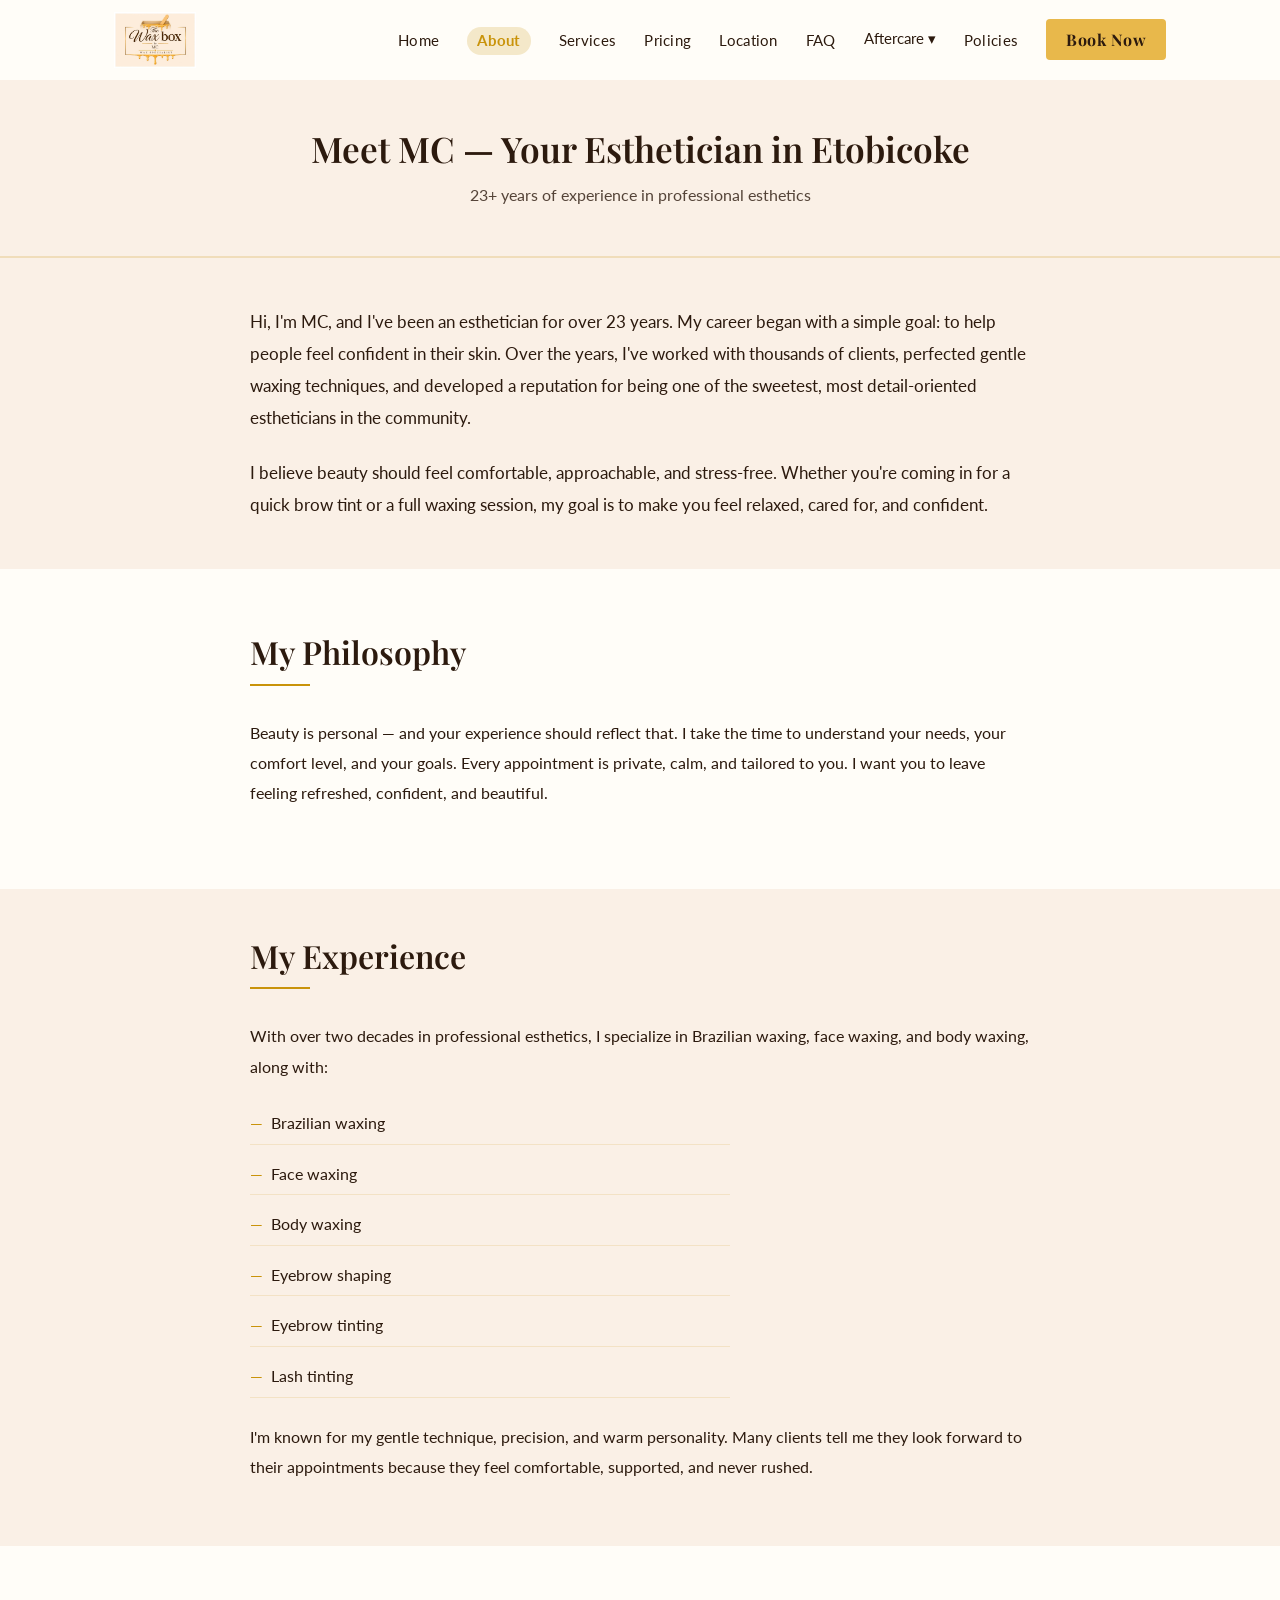
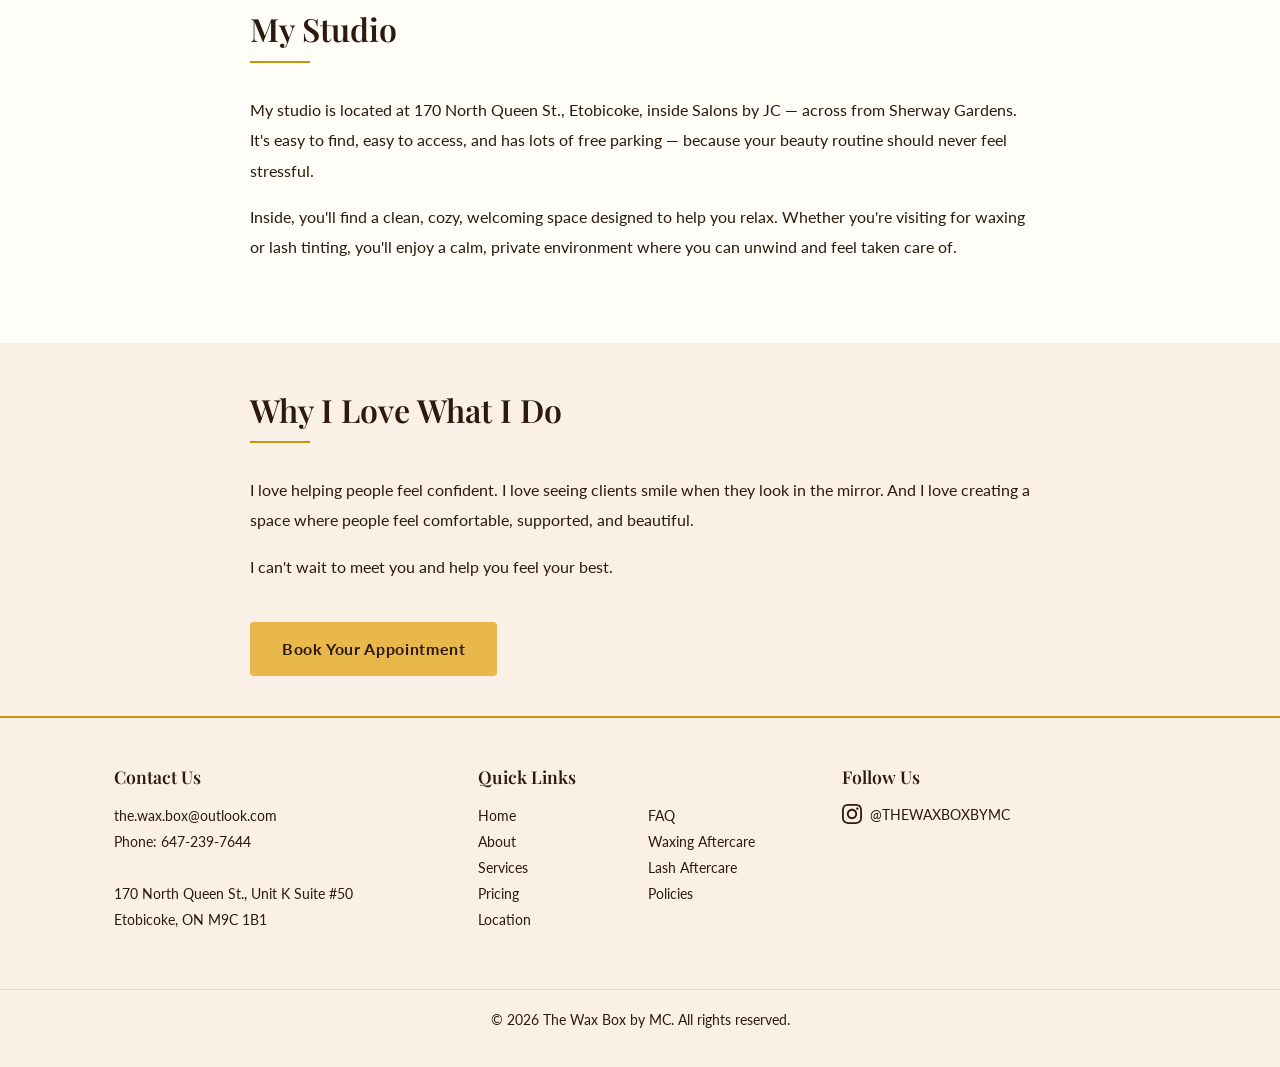
==== commit c699593e: "Update site SEO and Bush Balm branding" ====
--- a/about.html
+++ b/about.html
@@ -3,11 +3,8 @@
   <head>
     <meta charset="UTF-8" />
     <meta name="viewport" content="width=device-width, initial-scale=1.0" />
-    <title>Meet Mayela | The Wax Box by MC — Etobicoke Esthetician</title>
-    <meta
-      name="description"
-      content="Meet Mayela, your trusted esthetician with 23+ years of experience in Etobicoke. Expert waxing, brow shaping, and lash tinting at 170 North Queen St."
-    />
+    <title>Meet MC | The Wax Box by MC — Etobicoke Esthetician</title>
+    <meta name="description" content="Meet MC, your trusted esthetician with 23+ years of experience in Etobicoke. Expert waxing, brow shaping, and lash tinting at 170 North Queen St." />
     <link rel="preconnect" href="https://fonts.googleapis.com" />
     <link rel="preconnect" href="https://fonts.gstatic.com" crossorigin />
     <link
@@ -18,30 +15,58 @@
     <link rel="stylesheet" href="css/layout.css" />
     <link rel="stylesheet" href="css/components.css" />
     <meta property="og:type" content="website">
-    <meta property="og:url" content="https://vinnyab28.github.io/waxbox/about.html">
-    <meta property="og:title" content="Meet Mayela | The Wax Box by MC Etobicoke">
-    <meta property="og:description" content="23+ years of esthetics experience. Meet Mayela, your trusted wax specialist at 170 North Queen St., Etobicoke.">
-    <meta property="og:image" content="https://vinnyab28.github.io/waxbox/images/og-image.jpg">
+    <meta property="og:url" content="https://thewaxboxbymc.ca/about.html">
+    <meta property="og:title" content="Meet MC | The Wax Box by MC Etobicoke">
+    <meta property="og:description" content="23+ years of esthetics experience. Meet MC, your trusted wax specialist at 170 North Queen St., Etobicoke.">
+    <meta property="og:image" content="https://thewaxboxbymc.ca/images/og-image.jpg">
     <meta property="og:image:width" content="1200">
     <meta property="og:image:height" content="630">
     <meta name="twitter:card" content="summary_large_image">
-    <meta name="twitter:title" content="Meet Mayela | The Wax Box by MC Etobicoke">
-    <meta name="twitter:description" content="23+ years of esthetics experience. Meet Mayela, your trusted wax specialist at 170 North Queen St., Etobicoke.">
-    <meta name="twitter:image" content="https://vinnyab28.github.io/waxbox/images/og-image.jpg">
+    <meta name="twitter:title" content="Meet MC | The Wax Box by MC Etobicoke">
+    <meta name="twitter:description" content="23+ years of esthetics experience. Meet MC, your trusted wax specialist at 170 North Queen St., Etobicoke.">
+    <meta name="twitter:image" content="https://thewaxboxbymc.ca/images/og-image.jpg">
+    <link rel="canonical" href="https://thewaxboxbymc.ca/about.html">
+    <script type="application/ld+json">
+{
+  "@context": "https://schema.org",
+  "@type": "BeautySalon",
+  "name": "The Wax Box by MC",
+  "image": "https://thewaxboxbymc.ca/images/og-image.jpg",
+  "url": "https://thewaxboxbymc.ca",
+  "telephone": "+16472397644",
+  "priceRange": "$$",
+  "address": {
+    "@type": "PostalAddress",
+    "streetAddress": "170 North Queen St., Unit K Suite #50",
+    "addressLocality": "Etobicoke",
+    "addressRegion": "ON",
+    "postalCode": "M9C 1B1",
+    "addressCountry": "CA"
+  },
+  "geo": {
+    "@type": "GeoCoordinates",
+    "latitude": 43.6448,
+    "longitude": -79.5558
+  },
+  "sameAs": [
+    "https://www.fresha.com/book-now/the-wax-box-by-mc-ud9oh5oh/all-offer"
+  ]
+}
+    </script>
   </head>
   <body>
     <div id="nav-placeholder"></div>
 
     <main>
       <section class="page-hero">
-        <h1>Meet Mayela — Your Esthetician in Etobicoke</h1>
+        <h1>Meet MC — Your Esthetician in Etobicoke</h1>
         <p>23+ years of experience in professional esthetics</p>
       </section>
 
       <section>
         <div class="page-wrapper">
           <p style="font-family: var(--font-body); font-size: 1.05rem; line-height: 1.9; color: var(--chocolate); max-width: 780px; margin: 0 auto;">
-            Hi, I'm Mayela, and I've been an esthetician for over 23 years. My
+            Hi, I'm MC, and I've been an esthetician for over 23 years. My
             career began with a simple goal: to help people feel confident in
             their skin. Over the years, I've worked with thousands of clients,
             perfected gentle waxing techniques, and developed a reputation for
--- a/css/components.css
+++ b/css/components.css
@@ -406,6 +406,23 @@
     border-bottom: 2px solid var(--gold-light);
 }
 
+.aftercare-section h3.bush-balm-product-title {
+    margin: 0 0 16px;
+}
+
+.bush-balm-logo {
+    display: block;
+    width: 190px;
+    max-width: 100%;
+    height: auto;
+}
+
+@media (max-width: 767px) {
+    .bush-balm-logo {
+        width: 180px;
+    }
+}
+
 .aftercare-section h3 {
     font-family: var(--font-display);
     font-size: 1.1rem;
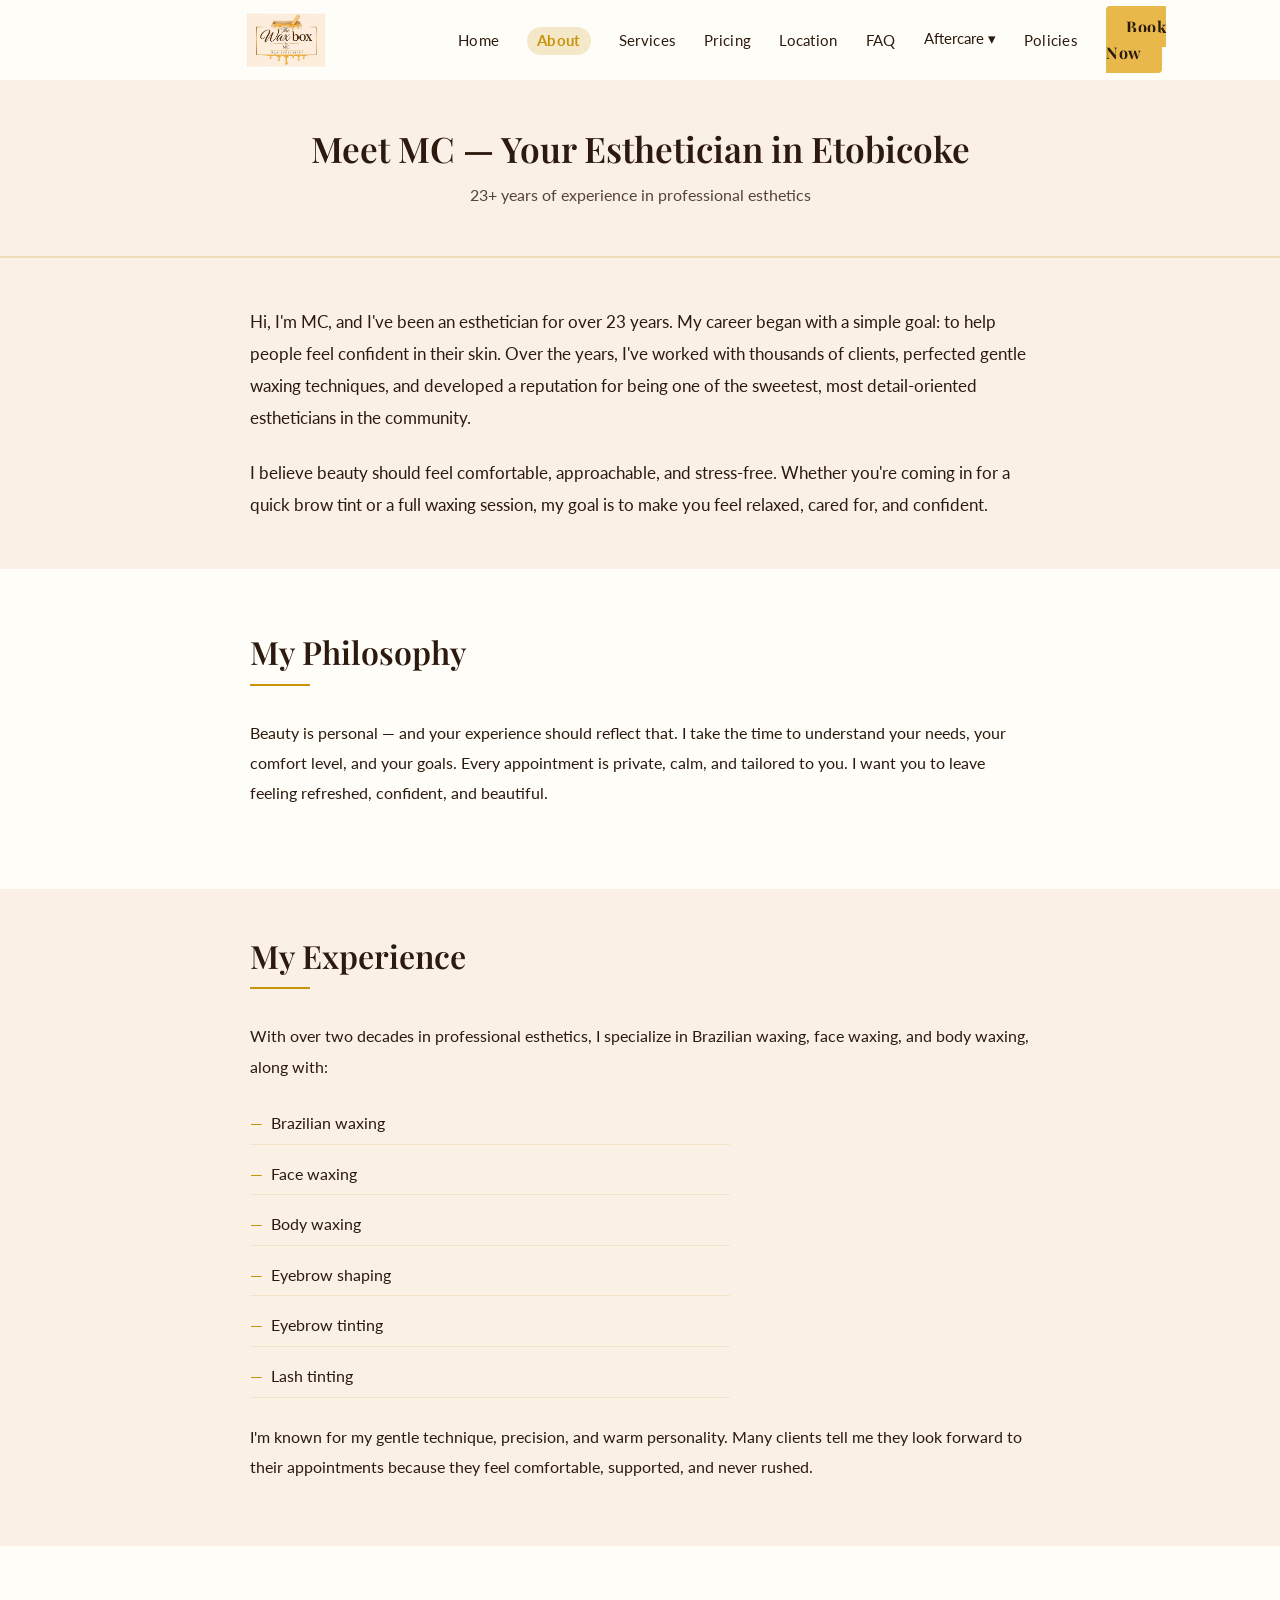
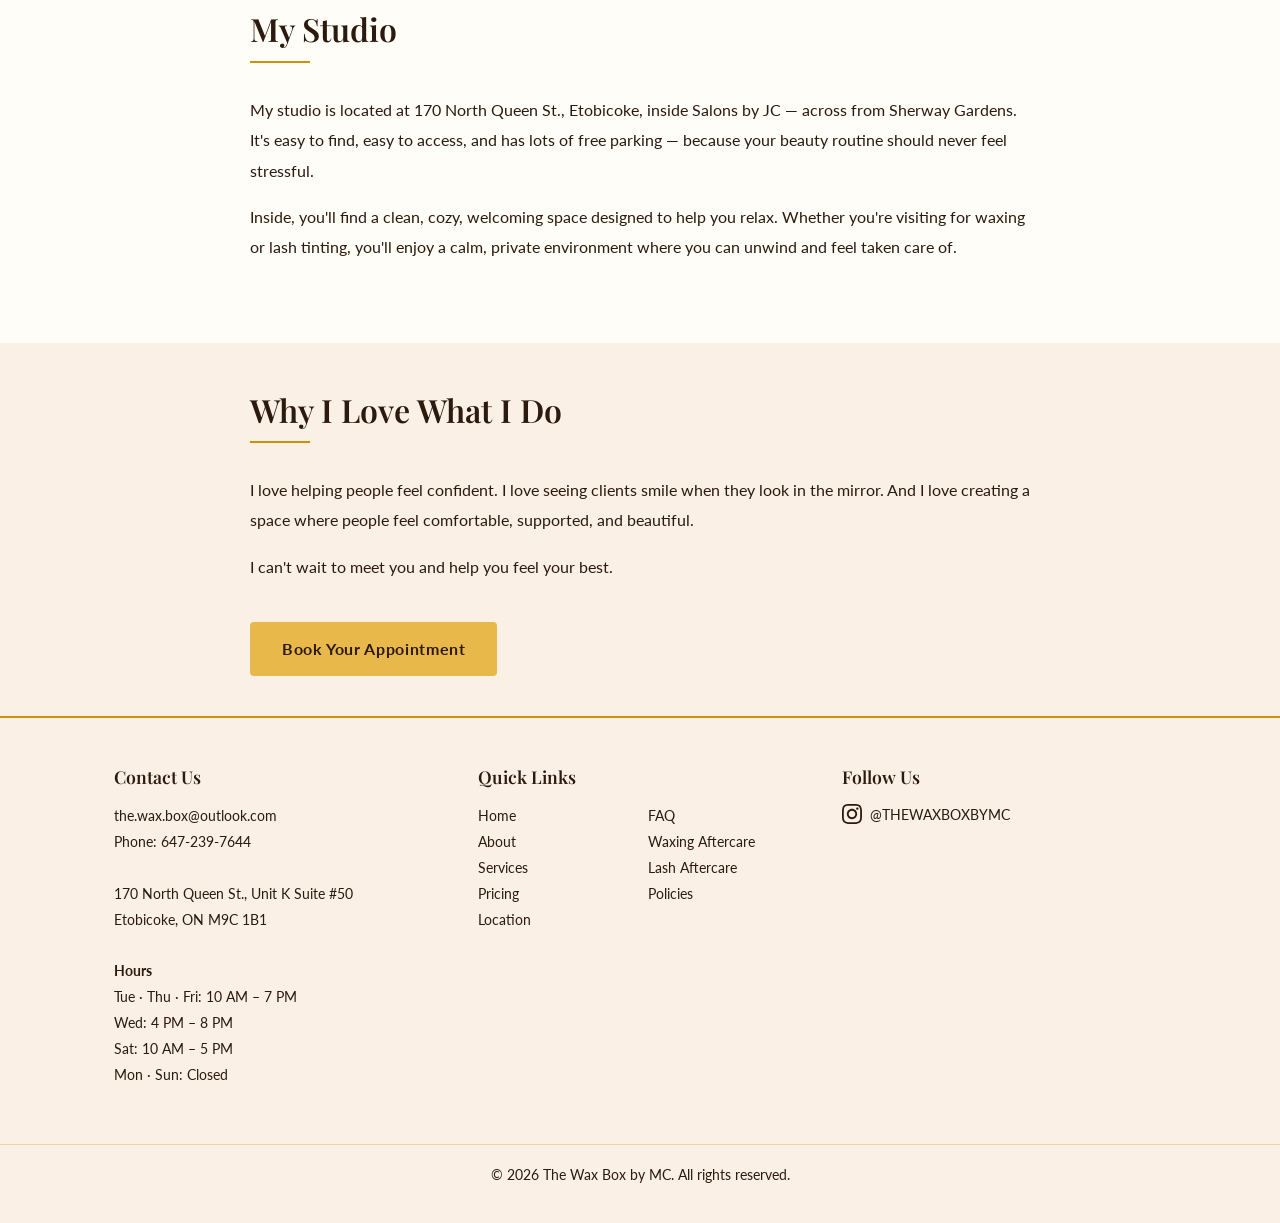
==== commit 6a70d2a0: "Improve SEO and Core Web Vitals: WebP images, schema consolidation, inline nav/footer, business hour" ====
--- a/about.html
+++ b/about.html
@@ -30,11 +30,10 @@
 {
   "@context": "https://schema.org",
   "@type": "BeautySalon",
+  "@id": "https://thewaxboxbymc.ca/#waxbox",
   "name": "The Wax Box by MC",
-  "image": "https://thewaxboxbymc.ca/images/og-image.jpg",
   "url": "https://thewaxboxbymc.ca",
   "telephone": "+16472397644",
-  "priceRange": "$$",
   "address": {
     "@type": "PostalAddress",
     "streetAddress": "170 North Queen St., Unit K Suite #50",
@@ -42,20 +41,65 @@
     "addressRegion": "ON",
     "postalCode": "M9C 1B1",
     "addressCountry": "CA"
-  },
-  "geo": {
-    "@type": "GeoCoordinates",
-    "latitude": 43.6448,
-    "longitude": -79.5558
-  },
-  "sameAs": [
-    "https://www.fresha.com/book-now/the-wax-box-by-mc-ud9oh5oh/all-offer"
+  }
+}
+    </script>
+    <script type="application/ld+json">
+{
+  "@context": "https://schema.org",
+  "@type": "BreadcrumbList",
+  "itemListElement": [
+    {
+      "@type": "ListItem",
+      "position": 1,
+      "name": "Home",
+      "item": "https://thewaxboxbymc.ca/"
+    },
+    {
+      "@type": "ListItem",
+      "position": 2,
+      "name": "About",
+      "item": "https://thewaxboxbymc.ca/about.html"
+    }
   ]
 }
     </script>
   </head>
   <body>
-    <div id="nav-placeholder"></div>
+    <nav class="top-nav">
+      <div class="nav-container">
+        <a href="index.html" class="logo-link">
+          <picture>
+            <source srcset="images/logo.webp" type="image/webp">
+            <img src="images/logo.png" alt="The Wax Box by MC" class="logo" width="1066" height="724">
+          </picture>
+        </a>
+        <ul class="nav-links">
+          <li><a href="index.html">Home</a></li>
+          <li><a href="about.html">About</a></li>
+          <li><a href="services.html">Services</a></li>
+          <li><a href="pricing.html">Pricing</a></li>
+          <li><a href="location.html">Location</a></li>
+          <li><a href="faq.html">FAQ</a></li>
+          <li class="dropdown">
+            <button class="dropdown-toggle" aria-haspopup="true" aria-expanded="false">
+              Aftercare <span class="dropdown-arrow">▾</span>
+            </button>
+            <ul class="dropdown-menu">
+              <li><a href="aftercare-waxing.html">Waxing Aftercare</a></li>
+              <li><a href="aftercare-lash.html">Lash Aftercare</a></li>
+            </ul>
+          </li>
+          <li><a href="policies.html">Policies</a></li>
+          <li><a href="https://www.fresha.com/book-now/the-wax-box-by-mc-ud9oh5oh/all-offer?share=true&pId=2995913" class="btn-book-now" target="_blank" rel="noopener noreferrer">Book Now</a></li>
+        </ul>
+        <button class="hamburger" aria-label="Toggle menu" aria-expanded="false">
+          <span></span>
+          <span></span>
+          <span></span>
+        </button>
+      </div>
+    </nav>
 
     <main>
       <section class="page-hero">
@@ -170,9 +214,55 @@
       </section>
     </main>
 
-    <div id="footer-placeholder"></div>
-
-    <script src="js/components.js"></script>
+    <footer class="site-footer">
+      <div class="footer-container">
+        <div class="footer-col">
+          <h3>Contact Us</h3>
+          <p>
+            <a href="mailto:the.wax.box@outlook.com">the.wax.box@outlook.com</a><br>
+            Phone: <a href="tel:+16472397644">647-239-7644</a><br><br>
+            <a href="location.html">170 North Queen St., Unit K Suite #50<br>
+            Etobicoke, ON M9C 1B1</a><br><br>
+            <strong>Hours</strong><br>
+            Tue · Thu · Fri: 10 AM – 7 PM<br>
+            Wed: 4 PM – 8 PM<br>
+            Sat: 10 AM – 5 PM<br>
+            Mon · Sun: Closed
+          </p>
+        </div>
+        <div class="footer-col">
+          <h3>Quick Links</h3>
+          <div class="footer-links-grid">
+            <ul>
+              <li><a href="index.html">Home</a></li>
+              <li><a href="about.html">About</a></li>
+              <li><a href="services.html">Services</a></li>
+              <li><a href="pricing.html">Pricing</a></li>
+              <li><a href="location.html">Location</a></li>
+            </ul>
+            <ul>
+              <li><a href="faq.html">FAQ</a></li>
+              <li><a href="aftercare-waxing.html">Waxing Aftercare</a></li>
+              <li><a href="aftercare-lash.html">Lash Aftercare</a></li>
+              <li><a href="policies.html">Policies</a></li>
+            </ul>
+          </div>
+        </div>
+        <div class="footer-col">
+          <h3>Follow Us</h3>
+          <a href="https://www.instagram.com/thewaxboxbymc" target="_blank" rel="noopener noreferrer" class="footer-instagram-link">
+            <svg xmlns="http://www.w3.org/2000/svg" width="20" height="20" viewBox="0 0 24 24" fill="currentColor" aria-hidden="true">
+              <path d="M12 2.163c3.204 0 3.584.012 4.85.07 3.252.148 4.771 1.691 4.919 4.919.058 1.265.069 1.645.069 4.849 0 3.205-.012 3.584-.069 4.849-.149 3.225-1.664 4.771-4.919 4.919-1.266.058-1.644.07-4.85.07-3.204 0-3.584-.012-4.849-.07-3.26-.149-4.771-1.699-4.919-4.92-.058-1.265-.07-1.644-.07-4.849 0-3.204.013-3.583.07-4.849.149-3.227 1.664-4.771 4.919-4.919 1.266-.057 1.645-.069 4.849-.069zm0-2.163c-3.259 0-3.667.014-4.947.072-4.358.2-6.78 2.618-6.98 6.98-.059 1.281-.073 1.689-.073 4.948 0 3.259.014 3.668.072 4.948.2 4.358 2.618 6.78 6.98 6.98 1.281.058 1.689.072 4.948.072 3.259 0 3.668-.014 4.948-.072 4.354-.2 6.782-2.618 6.979-6.98.059-1.28.073-1.689.073-4.948 0-3.259-.014-3.667-.072-4.947-.196-4.354-2.617-6.78-6.979-6.98-1.281-.059-1.69-.073-4.949-.073zm0 5.838c-3.403 0-6.162 2.759-6.162 6.162s2.759 6.163 6.162 6.163 6.162-2.759 6.162-6.163c0-3.403-2.759-6.162-6.162-6.162zm0 10.162c-2.209 0-4-1.79-4-4 0-2.209 1.791-4 4-4s4 1.791 4 4c0 2.21-1.791 4-4 4zm6.406-11.845c-.796 0-1.441.645-1.441 1.44s.645 1.44 1.441 1.44c.795 0 1.439-.645 1.439-1.44s-.644-1.44-1.439-1.44z"/>
+            </svg>
+            <span>@THEWAXBOXBYMC</span>
+          </a>
+        </div>
+      </div>
+      <div class="footer-bottom">
+        <p>&copy; 2026 The Wax Box by MC. All rights reserved.</p>
+      </div>
+    </footer>
+
     <script src="js/main.js"></script>
   </body>
 </html>
--- a/css/components.css
+++ b/css/components.css
@@ -750,3 +750,37 @@
     color: var(--chocolate);
     margin: 32px 0 16px;
 }
+
+/* ---- Studio Hours ---- */
+.hours-list {
+    list-style: none;
+    padding: 0;
+    max-width: 280px;
+}
+
+.hours-list li {
+    display: flex;
+    justify-content: space-between;
+    padding: 6px 0;
+    font-family: var(--font-body);
+    font-size: 0.95rem;
+    color: var(--chocolate);
+    border-bottom: 1px solid var(--gold-15);
+}
+
+.hours-list li:last-child {
+    border-bottom: none;
+}
+
+.hours-list li span {
+    font-weight: 700;
+    color: var(--chocolate);
+    min-width: 50px;
+}
+
+/* ---- Picture Element (WebP Fallback Support) ---- */
+.hero picture,
+.aftercare-diagram picture,
+.logo-link picture {
+    display: contents;
+}
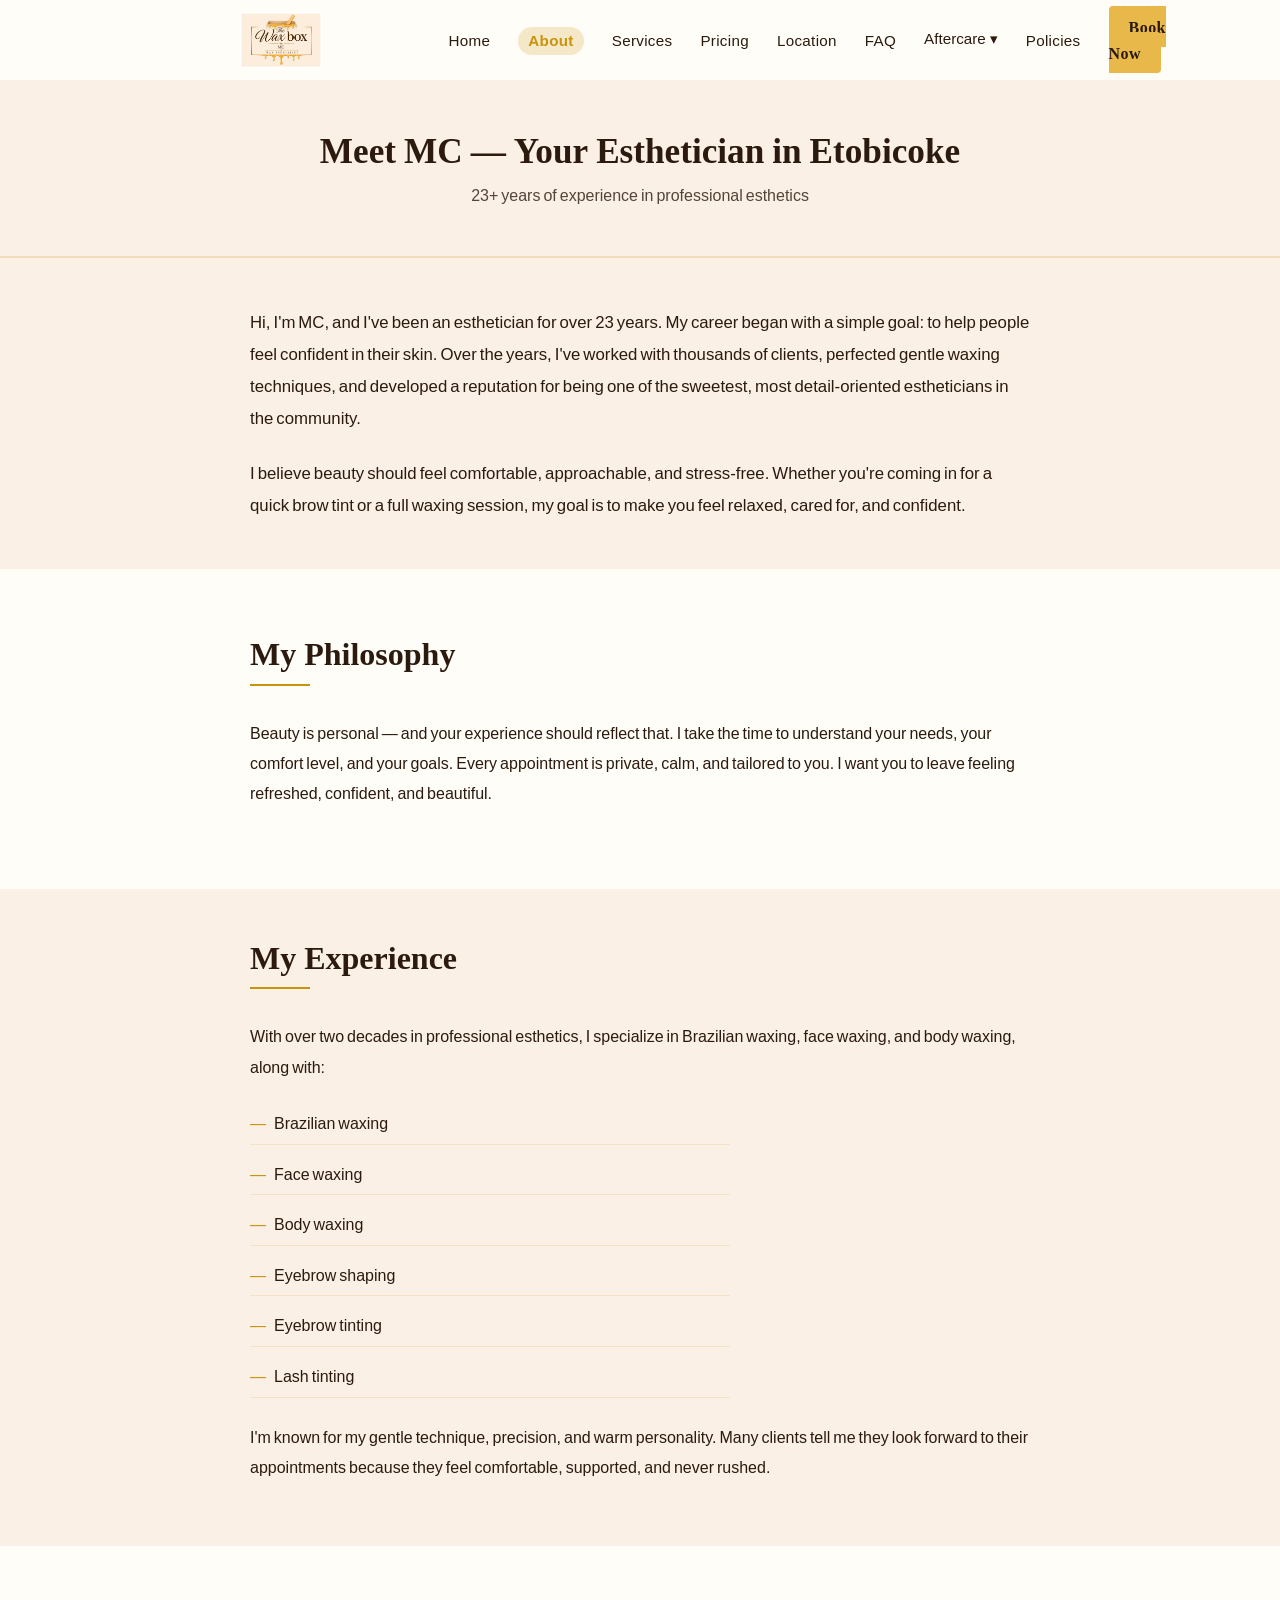
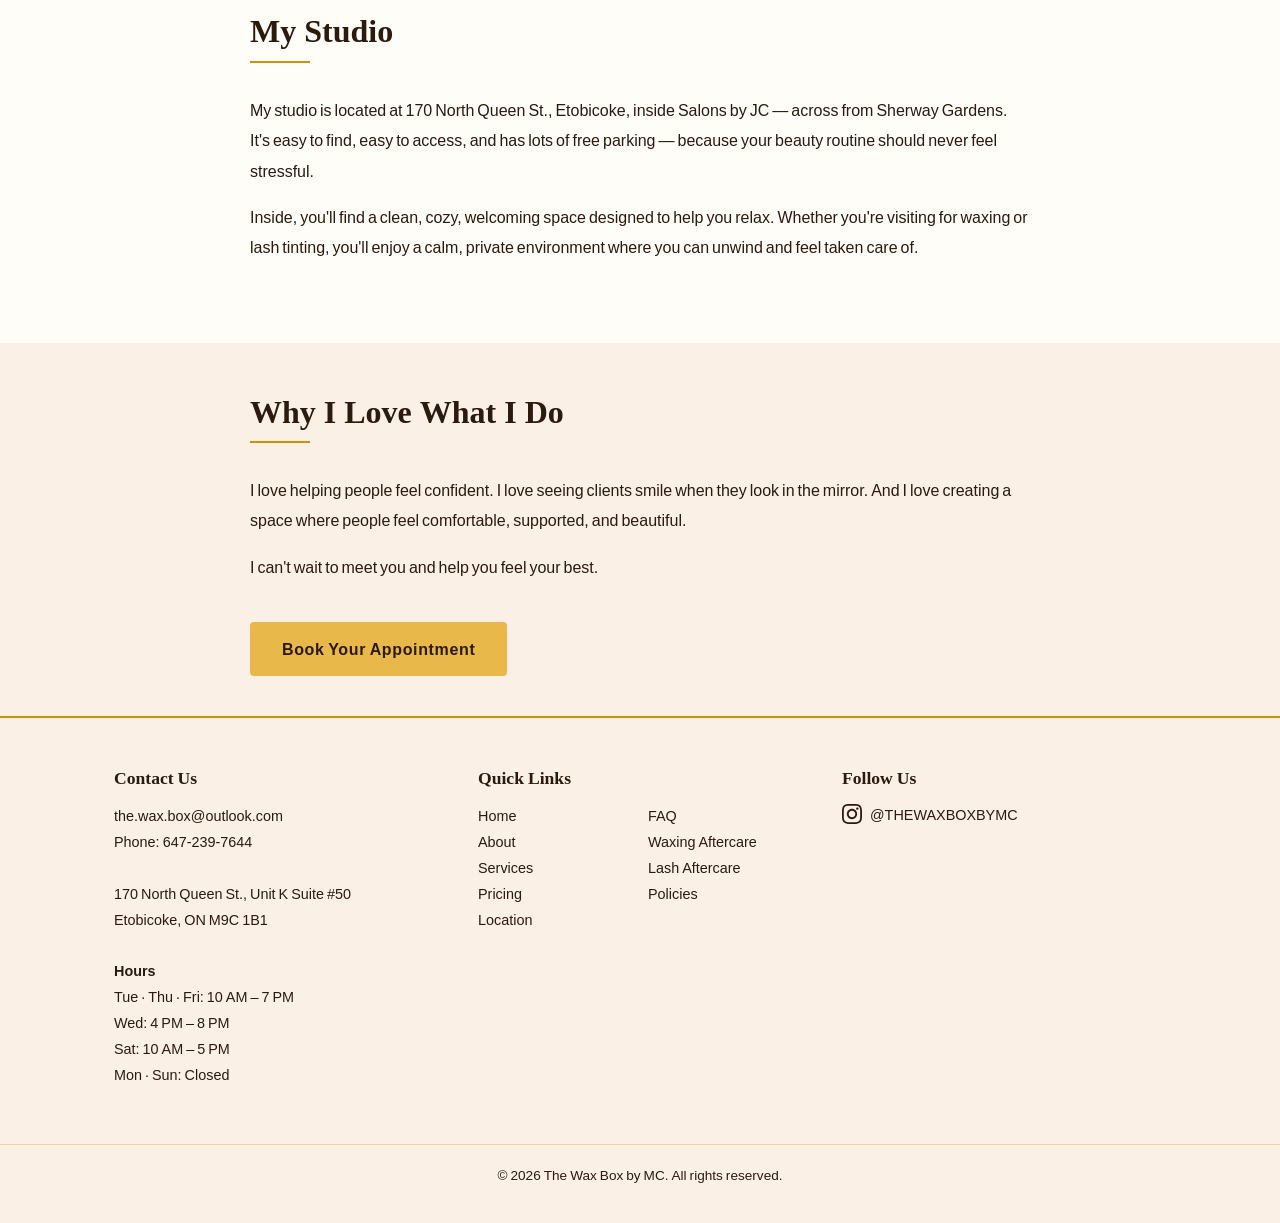
==== commit f85ebeb4: "Self-host fonts to eliminate render-blocking: LCP 4.7s to 1.7s, performance score 74 to 100" ====
--- a/about.html
+++ b/about.html
@@ -5,12 +5,8 @@
     <meta name="viewport" content="width=device-width, initial-scale=1.0" />
     <title>Meet MC | The Wax Box by MC — Etobicoke Esthetician</title>
     <meta name="description" content="Meet MC, your trusted esthetician with 23+ years of experience in Etobicoke. Expert waxing, brow shaping, and lash tinting at 170 North Queen St." />
-    <link rel="preconnect" href="https://fonts.googleapis.com" />
-    <link rel="preconnect" href="https://fonts.gstatic.com" crossorigin />
-    <link
-      href="https://fonts.googleapis.com/css2?family=Great+Vibes&family=Lato:wght@300;400;700&family=Playfair+Display:ital,wght@0,400;0,600;0,700;1,400&display=swap"
-      rel="stylesheet"
-    />
+    <link rel="preload" as="font" href="fonts/playfair-display-700.woff2" type="font/woff2" crossorigin />
+    <link rel="stylesheet" href="css/fonts.css" />
     <link rel="stylesheet" href="css/base.css" />
     <link rel="stylesheet" href="css/layout.css" />
     <link rel="stylesheet" href="css/components.css" />
--- a/css/fonts.css
+++ b/css/fonts.css
@@ -0,0 +1,52 @@
+/* ============================================
+   The Wax Box by MC — Self-Hosted Fonts
+   @font-face declarations with font-display: swap
+   ============================================ */
+
+@font-face {
+    font-family: 'Playfair Display';
+    font-style: normal;
+    font-weight: 600;
+    font-display: swap;
+    src: url('../fonts/playfair-display-600.woff2') format('woff2');
+}
+
+@font-face {
+    font-family: 'Playfair Display';
+    font-style: normal;
+    font-weight: 700;
+    font-display: swap;
+    src: url('../fonts/playfair-display-700.woff2') format('woff2');
+}
+
+@font-face {
+    font-family: 'Lato';
+    font-style: normal;
+    font-weight: 400;
+    font-display: swap;
+    src: url('../fonts/lato-400.woff2') format('woff2');
+}
+
+@font-face {
+    font-family: 'Lato';
+    font-style: normal;
+    font-weight: 700;
+    font-display: swap;
+    src: url('../fonts/lato-700.woff2') format('woff2');
+}
+
+@font-face {
+    font-family: 'Lato';
+    font-style: italic;
+    font-weight: 400;
+    font-display: swap;
+    src: url('../fonts/lato-400-italic.woff2') format('woff2');
+}
+
+@font-face {
+    font-family: 'Great Vibes';
+    font-style: normal;
+    font-weight: 400;
+    font-display: swap;
+    src: url('../fonts/great-vibes-400.woff2') format('woff2');
+}
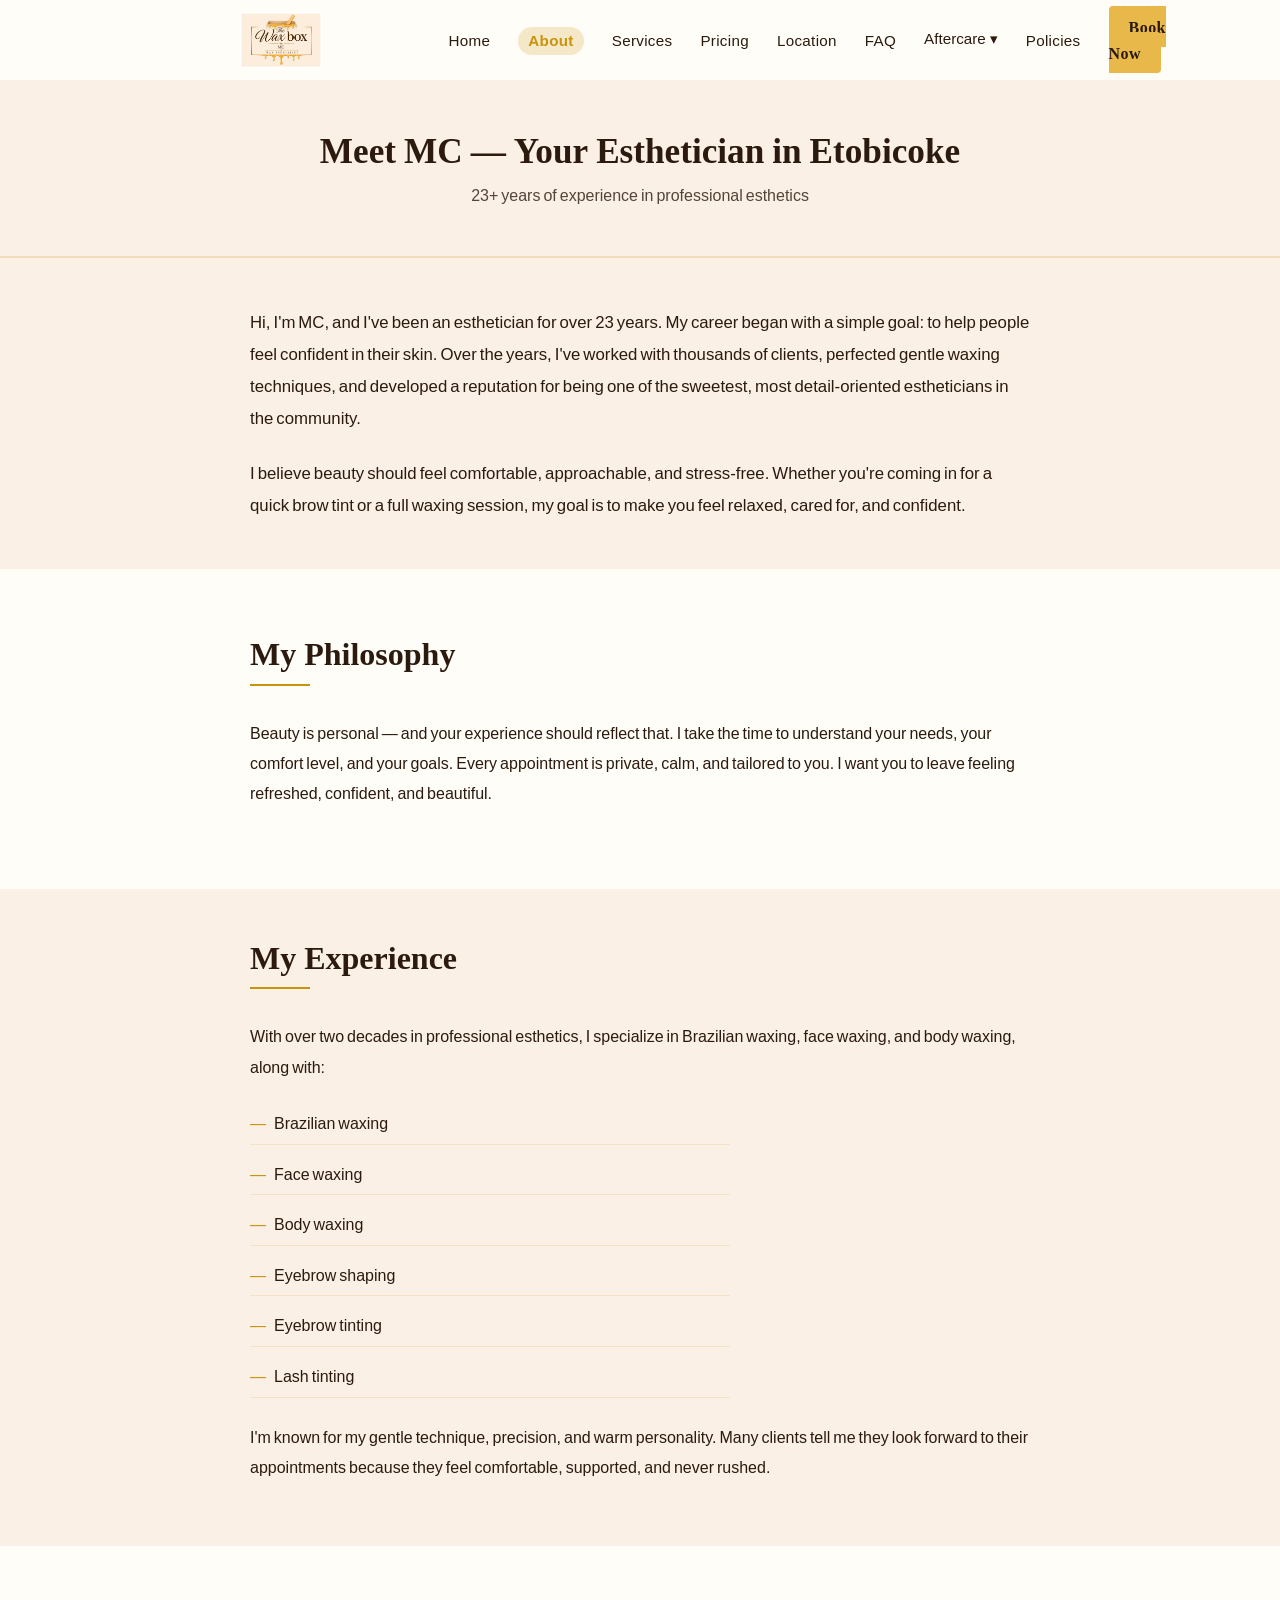
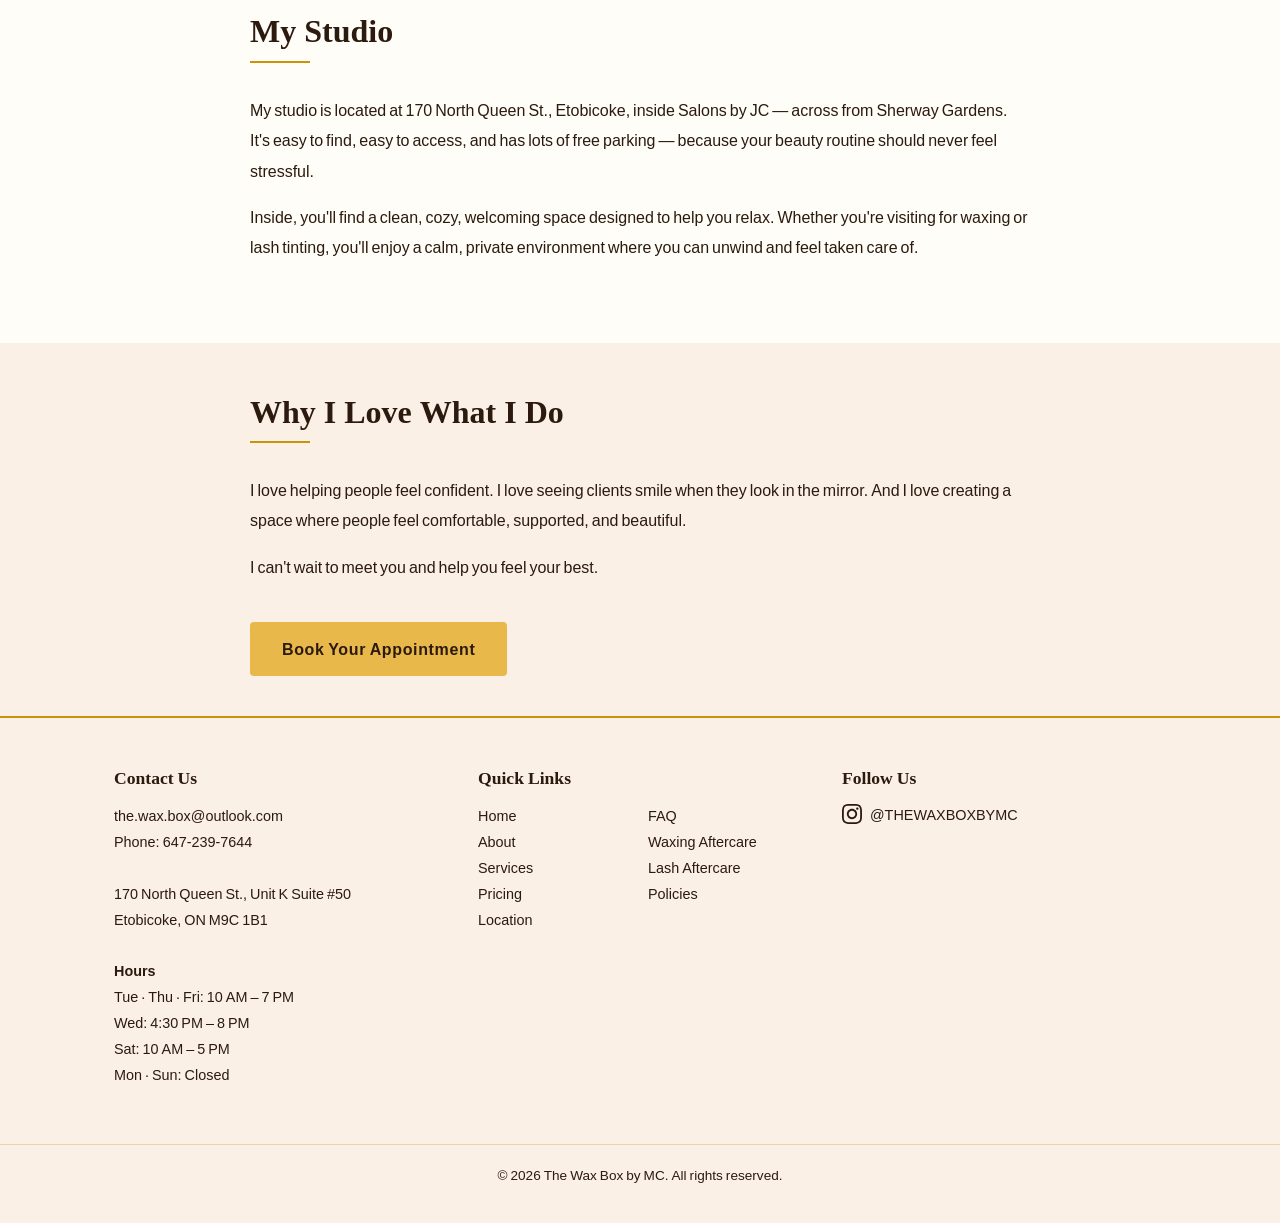
==== commit ccf6e583: "Update Wednesday hours to 4:30 PM to match Google Business Profile Co-Authored-By: OpenCode geotab-l" ====
--- a/about.html
+++ b/about.html
@@ -221,7 +221,7 @@
             Etobicoke, ON M9C 1B1</a><br><br>
             <strong>Hours</strong><br>
             Tue · Thu · Fri: 10 AM – 7 PM<br>
-            Wed: 4 PM – 8 PM<br>
+            Wed: 4:30 PM – 8 PM<br>
             Sat: 10 AM – 5 PM<br>
             Mon · Sun: Closed
           </p>
